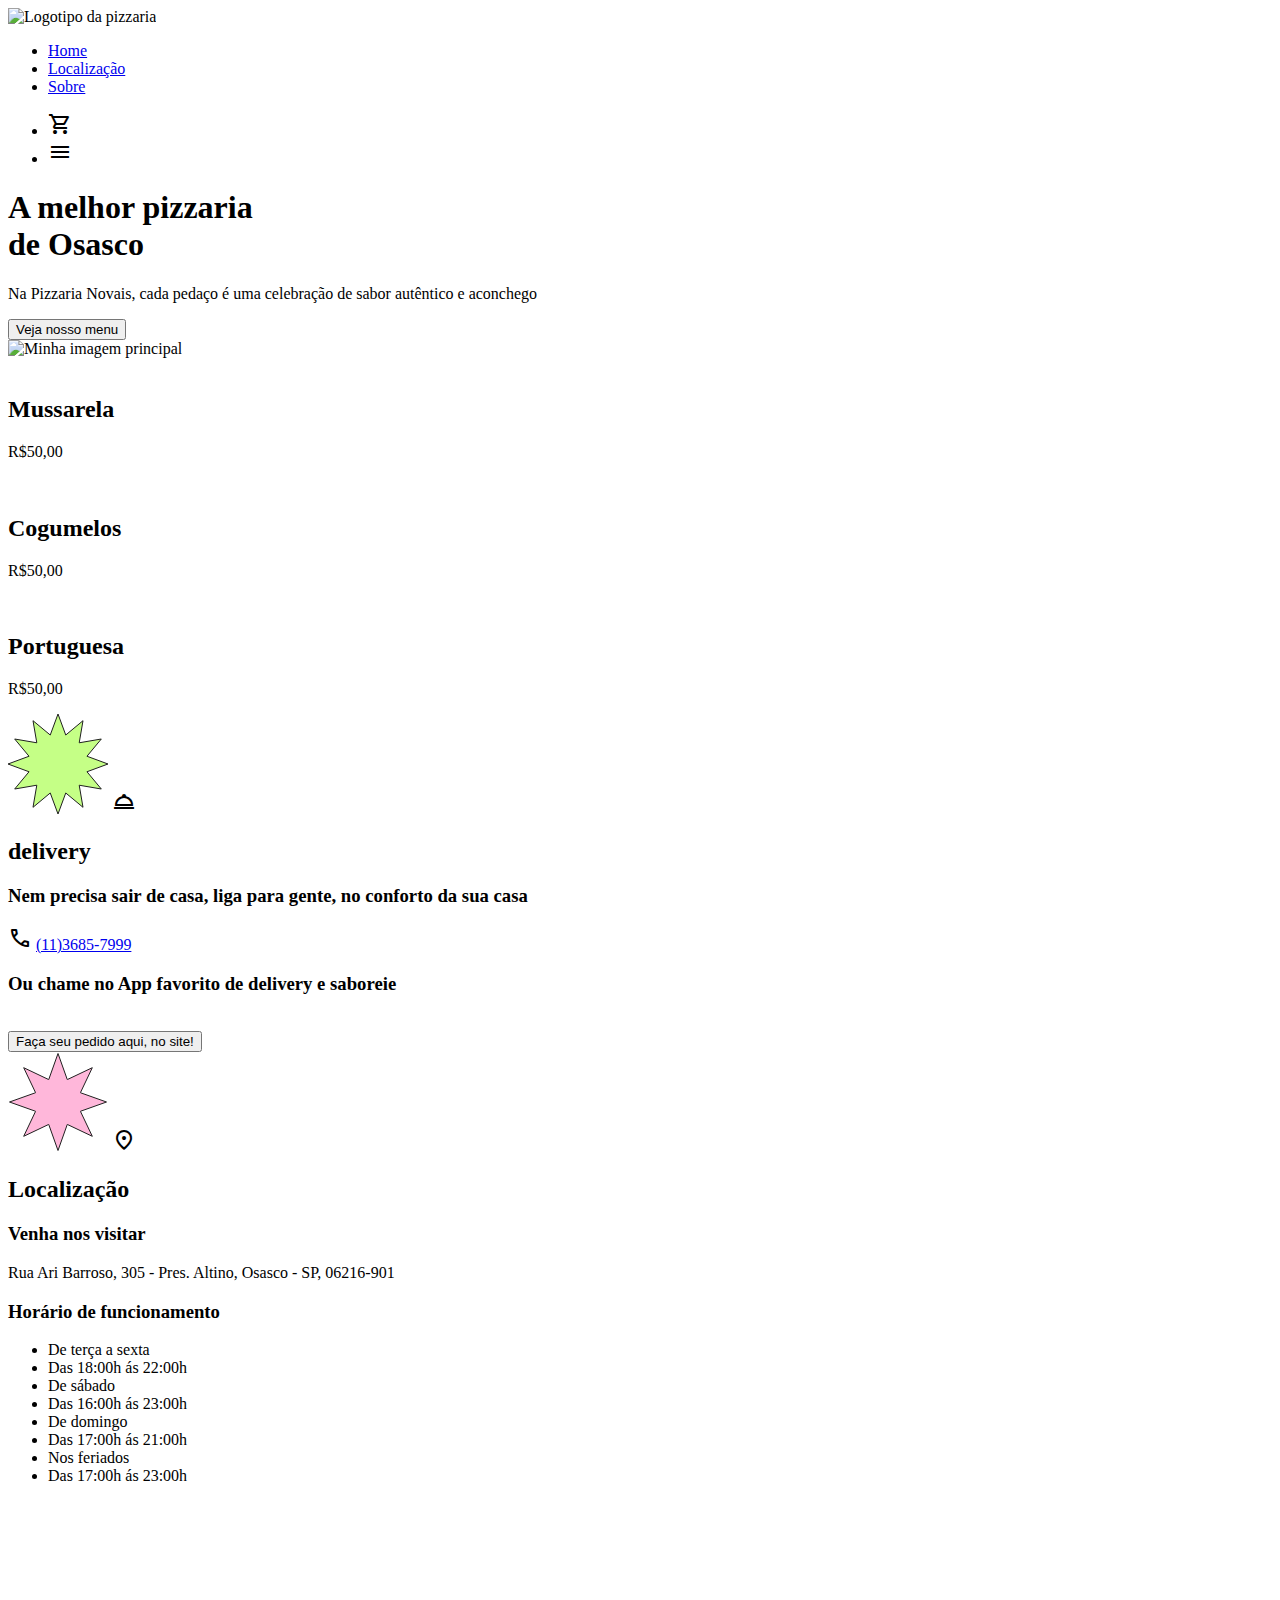
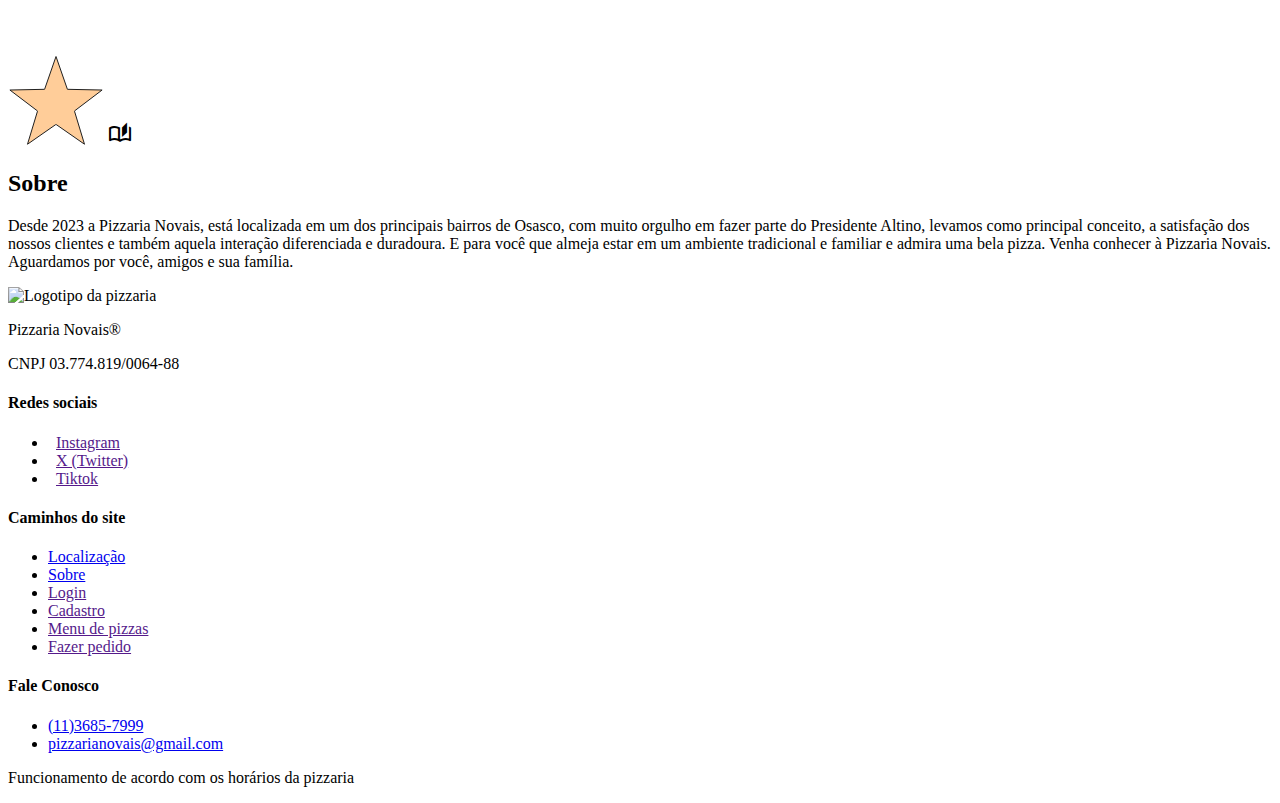
==== index.html @ 9e9f4a19 "Final" ====
<!DOCTYPE html>
<html lang="pt-br">
<head>
    <meta charset="UTF-8">
    <meta name="viewport" content="width=device-width, initial-scale=1.0">
    <meta name="creator" content="João Genesio">
    <meta name="theme-color" content="#202020">
    <link rel="shortcut icon" href="imagens/favicon.ico" type="image/x-icon">
    <title>Pizzaria Novais</title>
    <link href="https://cdn.jsdelivr.net/npm/bootstrap@5.3.1/dist/css/bootstrap.min.css" rel="stylesheet" integrity="sha384-4bw+/aepP/YC94hEpVNVgiZdgIC5+VKNBQNGCHeKRQN+PtmoHDEXuppvnDJzQIu9" crossorigin="anonymous">
    <link rel="stylesheet" href="https://fonts.googleapis.com/css2?family=Material+Symbols+Outlined:opsz,wght,FILL,GRAD@20..48,100..700,0..1,-50..200" />
    <script src="https://kit.fontawesome.com/da6e63d36c.js" crossorigin="anonymous"></script>
    <link rel="stylesheet" href="css/main.css">
</head>
<body>
    <header>
        <nav>
            <img class="logotipo" src="imagens/Logotipo pizzaria Novais.png" alt="Logotipo da pizzaria">
            <ul class="lista_menu menu">
                <li><a href="#" class="text-base text-preto">Home</a></li>
                <li><a href="#localizacao" class="text-base text-preto">Localização</a></li>
                <li><a href="#sobre" class="text-base text-preto">Sobre</a></li>
            </ul>
            <ul class="lista_icon">
                <li>
                    <span class="material-symbols-outlined">shopping_cart</span>
                </li>
                <li>
                    <span class="material-symbols-outlined">menu</span>
                </li>
            </ul>
        </nav>
        <div class="mensagem_principal">
            <h1 class="titulo_principal">A melhor <span>pizzaria</span> <br> de Osasco</h1>
            <p class="text-base">Na Pizzaria Novais, cada pedaço é uma celebração de sabor autêntico e aconchego</p>
            <button>Veja nosso menu</button>
        </div>
        <img class="imagem_principal" src="imagens/pizza1.png" alt="Minha imagem principal">
        <div class="div_arrendodada">

        </div>
    </header>
    <main>
        <section class="cards">
            <div class="card card_verde_menta">
                <img class="imagem_pizza" src="imagens/pizza.png" alt="">
                <h2 class="text-lg">Mussarela</h2>
                <p class="text-base">R$50,00</p>
            </div>
            <div class="card card_rosa_pastel">
                <img class="imagem_pizza" src="imagens/pizza2.png" alt="">
                <h2 class="text-lg">Cogumelos</h2>
                <p class="text-base">R$50,00</p>
            </div>
            <div class="card card_pessego">
                <img class="imagem_pizza" src="imagens/pizza3.png" alt="">
                <h2 class="text-lg">Portuguesa</h2>
                <p class="text-base">R$50,00</p>
            </div>
        </section>
        <section id="delivery">
            <div class="borda-p">
                <div class="svg_form_verde">
                    <svg xmlns="http://www.w3.org/2000/svg" width="100" height="100" viewBox="0 0 100 100" fill="none">
                        <path d="M50 0L57.7646 21.0222L75 6.69873L71.2132 28.7868L93.3013 25L78.9778 42.2354L100 50L78.9778 57.7646L93.3013 75L71.2132 71.2132L75 93.3013L57.7646 78.9778L50 100L42.2354 78.9778L25 93.3013L28.7868 71.2132L6.69873 75L21.0222 57.7646L0 50L21.0222 42.2354L6.69873 25L28.7868 28.7868L25 6.69873L42.2354 21.0222L50 0Z" fill="#C5FF86" stroke="#202020"/>
                    </svg>
                    <span class="material-symbols-outlined icon_svg_verde">room_service</span>
                </div>
                <div class="div_delivery">
                    <h2 class="titulo_principal">delivery</h2>
                </div>
                <article class="art_delivery">
                    <div class="borda-p tel_delivery">
                        <h3 class="text-lg">Nem precisa sair de casa, liga para gente, no conforto da sua casa</h3>
                        <div class="tel_number">
                            <span class="material-symbols-outlined">call</span>
                            <a href="tel:+55(11)36857999" class="text-2xl">(11)3685-7999</a>
                        </div>
                    </div>
                    <div class="borda-p apps_delivery">
                        <h3 class="text-lg">Ou chame no App favorito de delivery e saboreie</h3>
                        <div class="logo_delivery">
                            <img src="imagens/image 9.png" alt="">
                            <img src="imagens/image 10.png" alt="">
                        </div>
                    </div>
                    <a href="" style="padding: 0;"><button class="borda-p btn_pedido">Faça seu pedido aqui, no site!</button></a>
                </article>
            </div>
        </section>
        <section id="localizacao">
            <div class="borda-p div_local">
                <div class="svg_form_rosa">
                    <svg xmlns="http://www.w3.org/2000/svg" width="100" height="100" viewBox="0 0 100 100" fill="none">
                        <path d="M59.7817 27.3546L84.3001 15.6999L72.6454 40.2183L72.4076 40.7184L72.9295 40.904L98.5077 50L72.9295 59.096L72.4076 59.2816L72.6454 59.7817L84.3001 84.3001L59.7817 72.6454L59.2816 72.4076L59.096 72.9295L50 98.5077L40.904 72.9295L40.7184 72.4076L40.2183 72.6454L15.6999 84.3001L27.3546 59.7817L27.5924 59.2816L27.0705 59.096L1.49228 50L27.0705 40.904L27.5924 40.7184L27.3546 40.2183L15.6999 15.6999L40.2183 27.3546L40.7184 27.5924L40.904 27.0705L50 1.49228L59.096 27.0705L59.2816 27.5924L59.7817 27.3546Z" fill="#FFB7DA" stroke="#202020"/>
                    </svg>
                    <span class="material-symbols-outlined icon_svg_rosa">location_on</span>
                </div>
                <h2 class="titulo_principal">Localização</h2>
                <article class="local borda-p">
                    <h3 class="text-lg">Venha nos visitar</h3>
                    <p class="text-base">Rua Ari Barroso, 305 - Pres. Altino, Osasco - SP, 06216-901</p>
                    <h3 class="text-lg">Horário de funcionamento</h3>
                    <ul class="lista_hora text-base">
                        <li class="text-base-strong">De terça a sexta</li>
                        <li>Das 18:00h ás 22:00h</li>
                        <li class="text-base-strong">De sábado</li>
                        <li>Das 16:00h ás 23:00h</li>
                        <li class="text-base-strong">De domingo</li>
                        <li>Das 17:00h ás 21:00h</li>
                        <li class="text-base-strong">Nos feriados</li>
                        <li>Das 17:00h ás 23:00h</li>
                    </ul>
                </article>
            </div>
            <div class="borda-p div_mapa" style="padding: 0px;">
                <iframe src="https://www.google.com/maps/embed?pb=!1m18!1m12!1m3!1d3658.1827784630614!2d-46.77451322370564!3d-23.52592756029332!2m3!1f0!2f0!3f0!3m2!1i1024!2i768!4f13.1!3m3!1m2!1s0x94ceff197efd0ed7%3A0x73a8a70b927c1d48!2sEscola%20Senai%20Nadir%20Dias%20de%20Figueiredo!5e0!3m2!1spt-BR!2sbr!4v1690778824612!5m2!1spt-BR!2sbr" style="border:0; border-radius: 24px;" allowfullscreen="" loading="lazy" referrerpolicy="no-referrer-when-downgrade"></iframe>
            </div>
        </section>
        <section id="sobre">
            <div class="borda-p">
                <div class="svg_form_laranja">
                    <svg xmlns="http://www.w3.org/2000/svg" width="96" height="91" viewBox="0 0 96 91" fill="none">
                        <path d="M48 1.52286L59.2834 33.9838L59.3977 34.3125L59.7455 34.3196L94.1045 35.0197L66.7191 55.7819L66.4418 55.9921L66.5426 56.3251L76.4941 89.2188L48.2856 69.5896L48 69.3909L47.7144 69.5896L19.5059 89.2188L29.4574 56.3251L29.5582 55.9921L29.2809 55.7819L1.8955 35.0197L36.2545 34.3196L36.6023 34.3125L36.7166 33.9838L48 1.52286Z" fill="#FFCD99" stroke="#202020"/>
                    </svg>
                    <span class="material-symbols-outlined icon_svg_laranja">auto_stories</span>
                </div>
                <div class="txt_sobre">
                    <h2 class="titulo_principal">Sobre</h2>
                </div>
                <article class="borda-p">
                    <p class="text-base">Desde 2023 a Pizzaria Novais, está localizada em um dos principais bairros de Osasco, com muito orgulho em fazer parte do Presidente Altino, levamos como principal conceito, a satisfação dos nossos clientes e também aquela interação diferenciada e duradoura.
                        E para você que almeja estar em um ambiente tradicional e familiar e admira uma bela pizza. Venha conhecer à Pizzaria Novais. Aguardamos por você, amigos e sua família.</p>
                </article>
            </div>
        </section>
    </main>
    <footer>
        <section class="container_footer">
            <article class="empresa borda-b">
                <img class="logotipo" src="imagens/Logotipo pizzaria Novais.png" alt="Logotipo da pizzaria">
                <div class="borda-b">
                    <p class="text-base-strong text-branco">Pizzaria Novais®</p>
                    <p class="text-sm text-branco">CNPJ 03.774.819/0064-88</p>
                </div>
            </article>
            <article class="redes_sociais borda-b">
                <h4 class="text-base-strong text-branco">Redes sociais</h4>
                <ul class="list_footer borda-b gap_plus">
                    <li><a href="" class="text-sm text-branco"><i class="fa-brands fa-instagram fa-xl" style="color: #fbfbfb; margin-right: 8px;"></i>Instagram</a></li>                    
                    <li><a href="" class="text-sm text-branco"><i class="fa-brands fa-twitter fa-xl" style="color: #fbfbfb; margin-right: 8px;"></i>X (Twitter)</a></li>                    
                    <li><a href="" class="text-sm text-branco"><i class="fa-brands fa-tiktok fa-xl" style="color: #fbfbfb; margin-right: 8px;"></i>Tiktok</a></li>
                </ul>
            </article>
            <article class="site_caminhos borda-b">
                <h4 class="text-base-strong text-branco">Caminhos do site</h4>
                <ul class="list_footer borda-b">
                    <li><a href="#localizacao" class="text-sm text-branco">Localização</a></li>                    
                    <li><a href="#sobre" class="text-sm text-branco">Sobre</a></li>                    
                    <li><a href="" class="text-sm text-branco">Login</a></li>                    
                    <li><a href="" class="text-sm text-branco">Cadastro</a></li>                    
                    <li><a href="" class="text-sm text-branco">Menu de pizzas</a></li>                    
                    <li><a href="" class="text-sm text-branco">Fazer pedido</a></li>
                </ul>
            </article>
            <article class="contato borda-b">
                <h4 class="text-base-strong text-branco">Fale Conosco</h4>
                <ul class="list_footer borda-b">
                    <li><a href="tel:+55(11)36857999" class="text-sm text-branco">(11)3685-7999</a></li>                    
                    <li><a href="mailto:pizzarianovais@gmail.com" class="text-sm text-branco">pizzarianovais@gmail.com</a></li>                    
                </ul>
                <p class="text-sm-strong text-branco borda-b">Funcionamento de acordo com os horários da pizzaria</p>
            </article>
        </section>
    </footer>
</body>
</html>
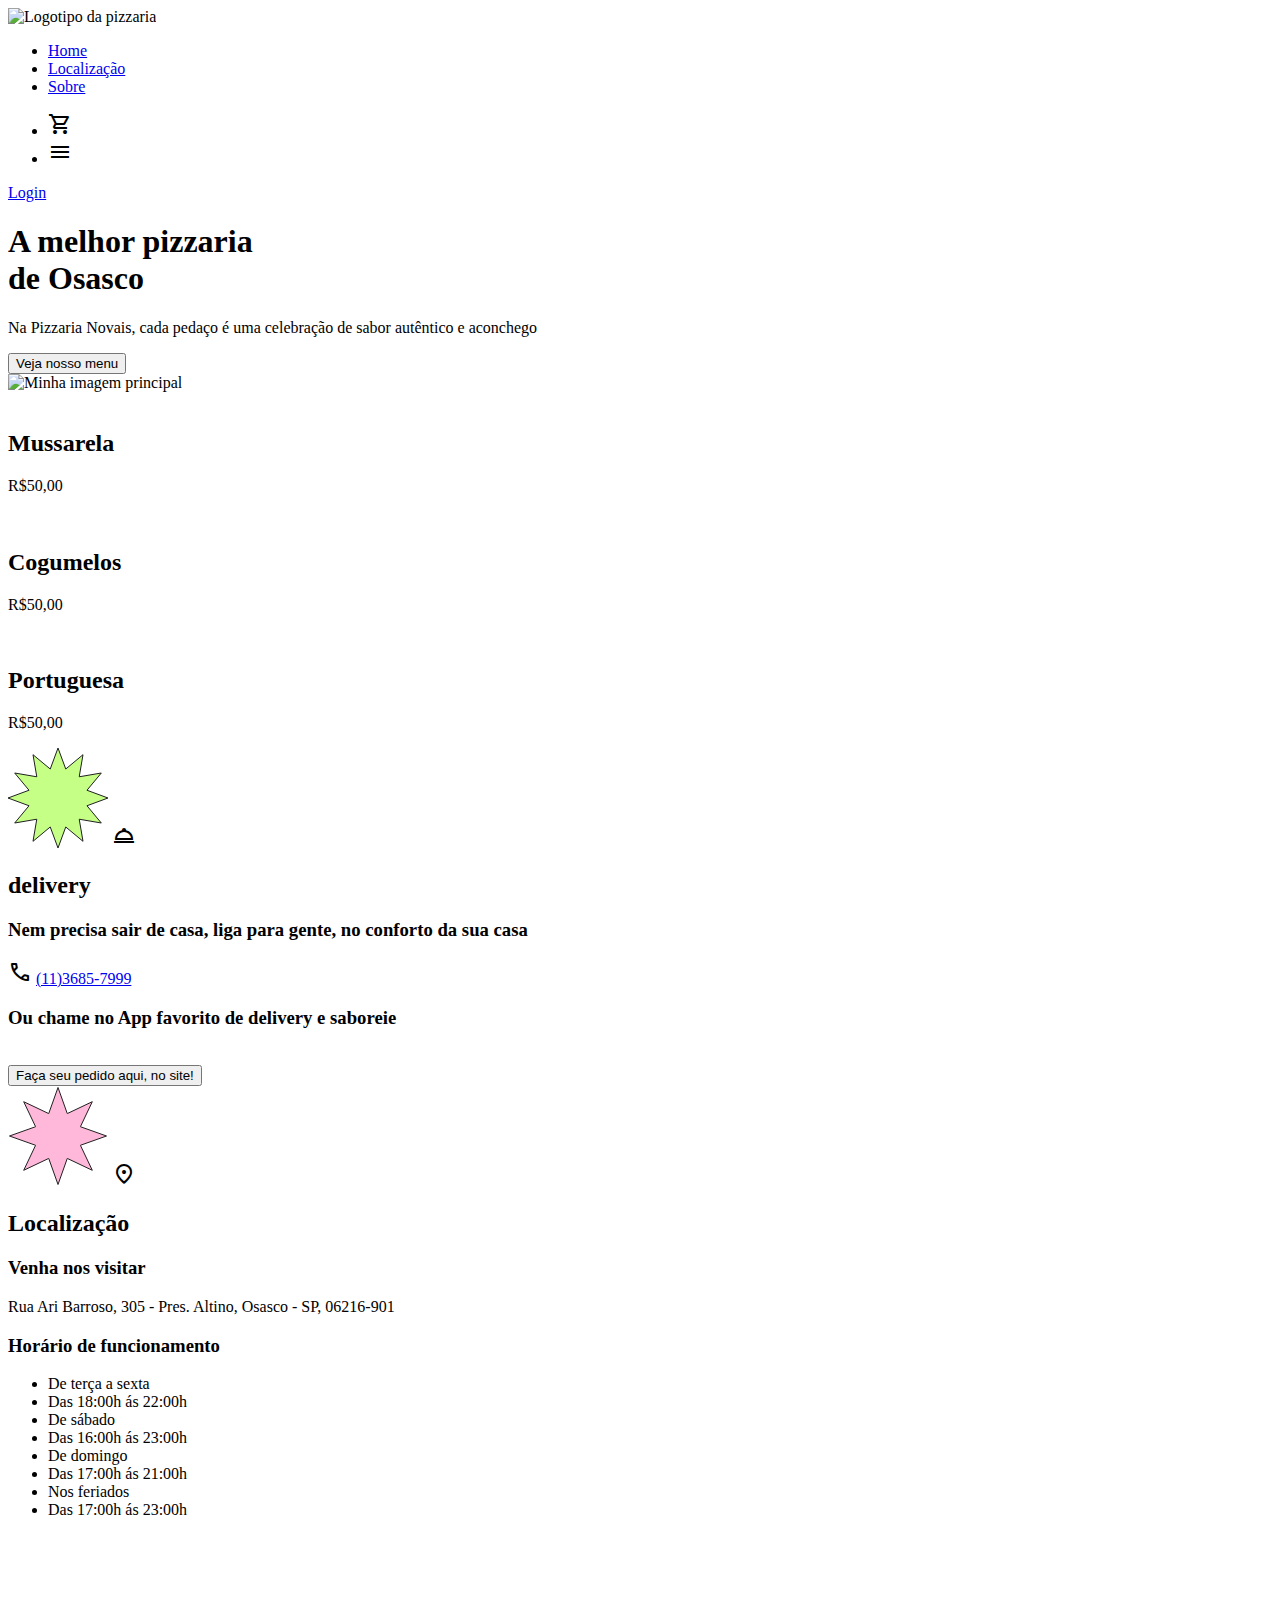
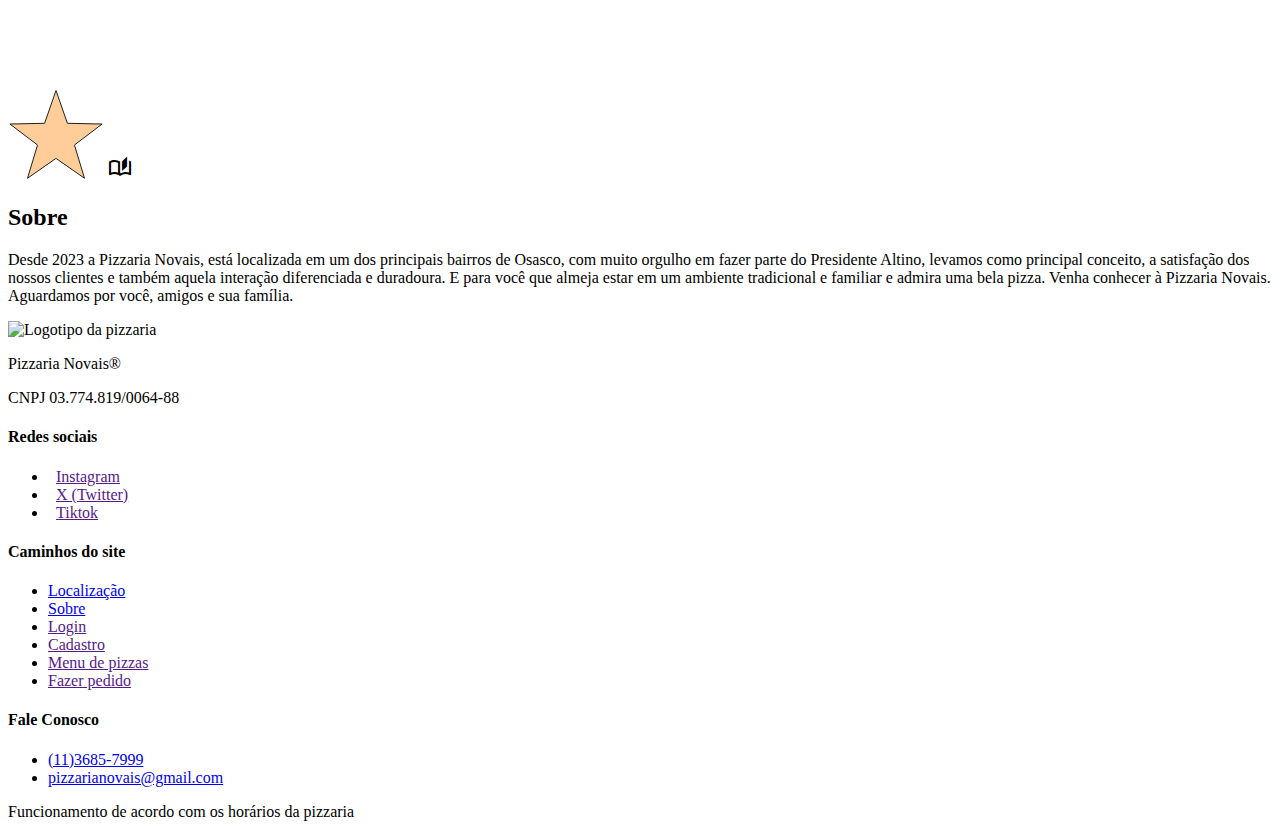
==== commit 647cd484: "socorro" ====
--- a/index.html
+++ b/index.html
@@ -1,177 +1,181 @@
-<!DOCTYPE html>
-<html lang="pt-br">
-<head>
-    <meta charset="UTF-8">
-    <meta name="viewport" content="width=device-width, initial-scale=1.0">
-    <meta name="creator" content="João Genesio">
-    <meta name="theme-color" content="#202020">
-    <link rel="shortcut icon" href="imagens/favicon.ico" type="image/x-icon">
-    <title>Pizzaria Novais</title>
-    <link href="https://cdn.jsdelivr.net/npm/bootstrap@5.3.1/dist/css/bootstrap.min.css" rel="stylesheet" integrity="sha384-4bw+/aepP/YC94hEpVNVgiZdgIC5+VKNBQNGCHeKRQN+PtmoHDEXuppvnDJzQIu9" crossorigin="anonymous">
-    <link rel="stylesheet" href="https://fonts.googleapis.com/css2?family=Material+Symbols+Outlined:opsz,wght,FILL,GRAD@20..48,100..700,0..1,-50..200" />
-    <script src="https://kit.fontawesome.com/da6e63d36c.js" crossorigin="anonymous"></script>
-    <link rel="stylesheet" href="css/main.css">
-</head>
-<body>
-    <header>
-        <nav>
-            <img class="logotipo" src="imagens/Logotipo pizzaria Novais.png" alt="Logotipo da pizzaria">
-            <ul class="lista_menu menu">
-                <li><a href="#" class="text-base text-preto">Home</a></li>
-                <li><a href="#localizacao" class="text-base text-preto">Localização</a></li>
-                <li><a href="#sobre" class="text-base text-preto">Sobre</a></li>
-            </ul>
-            <ul class="lista_icon">
-                <li>
-                    <span class="material-symbols-outlined">shopping_cart</span>
-                </li>
-                <li>
-                    <span class="material-symbols-outlined">menu</span>
-                </li>
-            </ul>
-        </nav>
-        <div class="mensagem_principal">
-            <h1 class="titulo_principal">A melhor <span>pizzaria</span> <br> de Osasco</h1>
-            <p class="text-base">Na Pizzaria Novais, cada pedaço é uma celebração de sabor autêntico e aconchego</p>
-            <button>Veja nosso menu</button>
-        </div>
-        <img class="imagem_principal" src="imagens/pizza1.png" alt="Minha imagem principal">
-        <div class="div_arrendodada">
-
-        </div>
-    </header>
-    <main>
-        <section class="cards">
-            <div class="card card_verde_menta">
-                <img class="imagem_pizza" src="imagens/pizza.png" alt="">
-                <h2 class="text-lg">Mussarela</h2>
-                <p class="text-base">R$50,00</p>
-            </div>
-            <div class="card card_rosa_pastel">
-                <img class="imagem_pizza" src="imagens/pizza2.png" alt="">
-                <h2 class="text-lg">Cogumelos</h2>
-                <p class="text-base">R$50,00</p>
-            </div>
-            <div class="card card_pessego">
-                <img class="imagem_pizza" src="imagens/pizza3.png" alt="">
-                <h2 class="text-lg">Portuguesa</h2>
-                <p class="text-base">R$50,00</p>
-            </div>
-        </section>
-        <section id="delivery">
-            <div class="borda-p">
-                <div class="svg_form_verde">
-                    <svg xmlns="http://www.w3.org/2000/svg" width="100" height="100" viewBox="0 0 100 100" fill="none">
-                        <path d="M50 0L57.7646 21.0222L75 6.69873L71.2132 28.7868L93.3013 25L78.9778 42.2354L100 50L78.9778 57.7646L93.3013 75L71.2132 71.2132L75 93.3013L57.7646 78.9778L50 100L42.2354 78.9778L25 93.3013L28.7868 71.2132L6.69873 75L21.0222 57.7646L0 50L21.0222 42.2354L6.69873 25L28.7868 28.7868L25 6.69873L42.2354 21.0222L50 0Z" fill="#C5FF86" stroke="#202020"/>
-                    </svg>
-                    <span class="material-symbols-outlined icon_svg_verde">room_service</span>
-                </div>
-                <div class="div_delivery">
-                    <h2 class="titulo_principal">delivery</h2>
-                </div>
-                <article class="art_delivery">
-                    <div class="borda-p tel_delivery">
-                        <h3 class="text-lg">Nem precisa sair de casa, liga para gente, no conforto da sua casa</h3>
-                        <div class="tel_number">
-                            <span class="material-symbols-outlined">call</span>
-                            <a href="tel:+55(11)36857999" class="text-2xl">(11)3685-7999</a>
-                        </div>
-                    </div>
-                    <div class="borda-p apps_delivery">
-                        <h3 class="text-lg">Ou chame no App favorito de delivery e saboreie</h3>
-                        <div class="logo_delivery">
-                            <img src="imagens/image 9.png" alt="">
-                            <img src="imagens/image 10.png" alt="">
-                        </div>
-                    </div>
-                    <a href="" style="padding: 0;"><button class="borda-p btn_pedido">Faça seu pedido aqui, no site!</button></a>
-                </article>
-            </div>
-        </section>
-        <section id="localizacao">
-            <div class="borda-p div_local">
-                <div class="svg_form_rosa">
-                    <svg xmlns="http://www.w3.org/2000/svg" width="100" height="100" viewBox="0 0 100 100" fill="none">
-                        <path d="M59.7817 27.3546L84.3001 15.6999L72.6454 40.2183L72.4076 40.7184L72.9295 40.904L98.5077 50L72.9295 59.096L72.4076 59.2816L72.6454 59.7817L84.3001 84.3001L59.7817 72.6454L59.2816 72.4076L59.096 72.9295L50 98.5077L40.904 72.9295L40.7184 72.4076L40.2183 72.6454L15.6999 84.3001L27.3546 59.7817L27.5924 59.2816L27.0705 59.096L1.49228 50L27.0705 40.904L27.5924 40.7184L27.3546 40.2183L15.6999 15.6999L40.2183 27.3546L40.7184 27.5924L40.904 27.0705L50 1.49228L59.096 27.0705L59.2816 27.5924L59.7817 27.3546Z" fill="#FFB7DA" stroke="#202020"/>
-                    </svg>
-                    <span class="material-symbols-outlined icon_svg_rosa">location_on</span>
-                </div>
-                <h2 class="titulo_principal">Localização</h2>
-                <article class="local borda-p">
-                    <h3 class="text-lg">Venha nos visitar</h3>
-                    <p class="text-base">Rua Ari Barroso, 305 - Pres. Altino, Osasco - SP, 06216-901</p>
-                    <h3 class="text-lg">Horário de funcionamento</h3>
-                    <ul class="lista_hora text-base">
-                        <li class="text-base-strong">De terça a sexta</li>
-                        <li>Das 18:00h ás 22:00h</li>
-                        <li class="text-base-strong">De sábado</li>
-                        <li>Das 16:00h ás 23:00h</li>
-                        <li class="text-base-strong">De domingo</li>
-                        <li>Das 17:00h ás 21:00h</li>
-                        <li class="text-base-strong">Nos feriados</li>
-                        <li>Das 17:00h ás 23:00h</li>
-                    </ul>
-                </article>
-            </div>
-            <div class="borda-p div_mapa" style="padding: 0px;">
-                <iframe src="https://www.google.com/maps/embed?pb=!1m18!1m12!1m3!1d3658.1827784630614!2d-46.77451322370564!3d-23.52592756029332!2m3!1f0!2f0!3f0!3m2!1i1024!2i768!4f13.1!3m3!1m2!1s0x94ceff197efd0ed7%3A0x73a8a70b927c1d48!2sEscola%20Senai%20Nadir%20Dias%20de%20Figueiredo!5e0!3m2!1spt-BR!2sbr!4v1690778824612!5m2!1spt-BR!2sbr" style="border:0; border-radius: 24px;" allowfullscreen="" loading="lazy" referrerpolicy="no-referrer-when-downgrade"></iframe>
-            </div>
-        </section>
-        <section id="sobre">
-            <div class="borda-p">
-                <div class="svg_form_laranja">
-                    <svg xmlns="http://www.w3.org/2000/svg" width="96" height="91" viewBox="0 0 96 91" fill="none">
-                        <path d="M48 1.52286L59.2834 33.9838L59.3977 34.3125L59.7455 34.3196L94.1045 35.0197L66.7191 55.7819L66.4418 55.9921L66.5426 56.3251L76.4941 89.2188L48.2856 69.5896L48 69.3909L47.7144 69.5896L19.5059 89.2188L29.4574 56.3251L29.5582 55.9921L29.2809 55.7819L1.8955 35.0197L36.2545 34.3196L36.6023 34.3125L36.7166 33.9838L48 1.52286Z" fill="#FFCD99" stroke="#202020"/>
-                    </svg>
-                    <span class="material-symbols-outlined icon_svg_laranja">auto_stories</span>
-                </div>
-                <div class="txt_sobre">
-                    <h2 class="titulo_principal">Sobre</h2>
-                </div>
-                <article class="borda-p">
-                    <p class="text-base">Desde 2023 a Pizzaria Novais, está localizada em um dos principais bairros de Osasco, com muito orgulho em fazer parte do Presidente Altino, levamos como principal conceito, a satisfação dos nossos clientes e também aquela interação diferenciada e duradoura.
-                        E para você que almeja estar em um ambiente tradicional e familiar e admira uma bela pizza. Venha conhecer à Pizzaria Novais. Aguardamos por você, amigos e sua família.</p>
-                </article>
-            </div>
-        </section>
-    </main>
-    <footer>
-        <section class="container_footer">
-            <article class="empresa borda-b">
-                <img class="logotipo" src="imagens/Logotipo pizzaria Novais.png" alt="Logotipo da pizzaria">
-                <div class="borda-b">
-                    <p class="text-base-strong text-branco">Pizzaria Novais®</p>
-                    <p class="text-sm text-branco">CNPJ 03.774.819/0064-88</p>
-                </div>
-            </article>
-            <article class="redes_sociais borda-b">
-                <h4 class="text-base-strong text-branco">Redes sociais</h4>
-                <ul class="list_footer borda-b gap_plus">
-                    <li><a href="" class="text-sm text-branco"><i class="fa-brands fa-instagram fa-xl" style="color: #fbfbfb; margin-right: 8px;"></i>Instagram</a></li>                    
-                    <li><a href="" class="text-sm text-branco"><i class="fa-brands fa-twitter fa-xl" style="color: #fbfbfb; margin-right: 8px;"></i>X (Twitter)</a></li>                    
-                    <li><a href="" class="text-sm text-branco"><i class="fa-brands fa-tiktok fa-xl" style="color: #fbfbfb; margin-right: 8px;"></i>Tiktok</a></li>
-                </ul>
-            </article>
-            <article class="site_caminhos borda-b">
-                <h4 class="text-base-strong text-branco">Caminhos do site</h4>
-                <ul class="list_footer borda-b">
-                    <li><a href="#localizacao" class="text-sm text-branco">Localização</a></li>                    
-                    <li><a href="#sobre" class="text-sm text-branco">Sobre</a></li>                    
-                    <li><a href="" class="text-sm text-branco">Login</a></li>                    
-                    <li><a href="" class="text-sm text-branco">Cadastro</a></li>                    
-                    <li><a href="" class="text-sm text-branco">Menu de pizzas</a></li>                    
-                    <li><a href="" class="text-sm text-branco">Fazer pedido</a></li>
-                </ul>
-            </article>
-            <article class="contato borda-b">
-                <h4 class="text-base-strong text-branco">Fale Conosco</h4>
-                <ul class="list_footer borda-b">
-                    <li><a href="tel:+55(11)36857999" class="text-sm text-branco">(11)3685-7999</a></li>                    
-                    <li><a href="mailto:pizzarianovais@gmail.com" class="text-sm text-branco">pizzarianovais@gmail.com</a></li>                    
-                </ul>
-                <p class="text-sm-strong text-branco borda-b">Funcionamento de acordo com os horários da pizzaria</p>
-            </article>
-        </section>
-    </footer>
-</body>
+<!DOCTYPE html>
+<html lang="pt-br">
+<head>
+    <meta charset="UTF-8">
+    <meta name="viewport" content="width=device-width, initial-scale=1.0">
+    <meta name="creator" content="João Genesio">
+    <meta name="theme-color" content="#202020">
+    <link rel="shortcut icon" href="imagens/favicon.ico" type="image/x-icon">
+    <title>Pizzaria Novais | Home</title>
+    <link href="https://cdn.jsdelivr.net/npm/bootstrap@5.3.1/dist/css/bootstrap.min.css" rel="stylesheet" integrity="sha384-4bw+/aepP/YC94hEpVNVgiZdgIC5+VKNBQNGCHeKRQN+PtmoHDEXuppvnDJzQIu9" crossorigin="anonymous">
+    <link rel="stylesheet" href="https://fonts.googleapis.com/css2?family=Material+Symbols+Outlined:opsz,wght,FILL,GRAD@20..48,100..700,0..1,-50..200" />
+    <script src="https://kit.fontawesome.com/da6e63d36c.js" crossorigin="anonymous"></script>
+    <link rel="stylesheet" href="css/main.css">
+</head>
+<body>
+    <header>
+        <nav>
+            <img class="logotipo" src="imagens/Logotipo pizzaria Novais.png" alt="Logotipo da pizzaria">
+            <ul class="lista_menu menu">
+                <li><a href="#" class="text-base text-preto">Home</a></li>
+                <li><a href="#localizacao" class="text-base text-preto">Localização</a></li>
+                <li><a href="#sobre" class="text-base text-preto">Sobre</a></li>
+            </ul>
+            <ul class="lista_icon">
+                <li>
+                    <span class="material-symbols-outlined">shopping_cart</span>
+                </li>
+                <li>
+                    <span class="material-symbols-outlined" id="menuIcon">menu</span>
+                </li>
+            </ul>
+            <div class="menu-content" id="menuContent">
+                <a href="./login.html">Login</a>
+            </div>
+        </nav>
+        <div class="mensagem_principal">
+            <h1 class="titulo_principal">A melhor <span>pizzaria</span> <br> de Osasco</h1>
+            <p class="text-base">Na Pizzaria Novais, cada pedaço é uma celebração de sabor autêntico e aconchego</p>
+            <button>Veja nosso menu</button>
+        </div>
+        <img class="imagem_principal" src="imagens/pizza1.png" alt="Minha imagem principal">
+        <div class="div_arrendodada">
+
+        </div>
+    </header>
+    <main>
+        <section class="cards">
+            <div class="card card_verde_menta">
+                <img class="imagem_pizza" src="imagens/pizza.png" alt="">
+                <h2 class="text-lg">Mussarela</h2>
+                <p class="text-base">R$50,00</p>
+            </div>
+            <div class="card card_rosa_pastel">
+                <img class="imagem_pizza" src="imagens/pizza2.png" alt="">
+                <h2 class="text-lg">Cogumelos</h2>
+                <p class="text-base">R$50,00</p>
+            </div>
+            <div class="card card_pessego">
+                <img class="imagem_pizza" src="imagens/pizza3.png" alt="">
+                <h2 class="text-lg">Portuguesa</h2>
+                <p class="text-base">R$50,00</p>
+            </div>
+        </section>
+        <section id="delivery">
+            <div class="borda-p">
+                <div class="svg_form_verde">
+                    <svg xmlns="http://www.w3.org/2000/svg" width="100" height="100" viewBox="0 0 100 100" fill="none">
+                        <path d="M50 0L57.7646 21.0222L75 6.69873L71.2132 28.7868L93.3013 25L78.9778 42.2354L100 50L78.9778 57.7646L93.3013 75L71.2132 71.2132L75 93.3013L57.7646 78.9778L50 100L42.2354 78.9778L25 93.3013L28.7868 71.2132L6.69873 75L21.0222 57.7646L0 50L21.0222 42.2354L6.69873 25L28.7868 28.7868L25 6.69873L42.2354 21.0222L50 0Z" fill="#C5FF86" stroke="#202020"/>
+                    </svg>
+                    <span class="material-symbols-outlined icon_svg_verde">room_service</span>
+                </div>
+                <div class="div_delivery">
+                    <h2 class="titulo_principal">delivery</h2>
+                </div>
+                <article class="art_delivery">
+                    <div class="borda-p tel_delivery">
+                        <h3 class="text-lg">Nem precisa sair de casa, liga para gente, no conforto da sua casa</h3>
+                        <div class="tel_number">
+                            <span class="material-symbols-outlined">call</span>
+                            <a href="tel:+55(11)36857999" class="text-2xl">(11)3685-7999</a>
+                        </div>
+                    </div>
+                    <div class="borda-p apps_delivery">
+                        <h3 class="text-lg">Ou chame no App favorito de delivery e saboreie</h3>
+                        <div class="logo_delivery">
+                            <img src="imagens/image 9.png" alt="">
+                            <img src="imagens/image 10.png" alt="">
+                        </div>
+                    </div>
+                    <a href="" style="padding: 0;"><button class="borda-p btn_pedido">Faça seu pedido aqui, no site!</button></a>
+                </article>
+            </div>
+        </section>
+        <section id="localizacao">
+            <div class="borda-p div_local">
+                <div class="svg_form_rosa">
+                    <svg xmlns="http://www.w3.org/2000/svg" width="100" height="100" viewBox="0 0 100 100" fill="none">
+                        <path d="M59.7817 27.3546L84.3001 15.6999L72.6454 40.2183L72.4076 40.7184L72.9295 40.904L98.5077 50L72.9295 59.096L72.4076 59.2816L72.6454 59.7817L84.3001 84.3001L59.7817 72.6454L59.2816 72.4076L59.096 72.9295L50 98.5077L40.904 72.9295L40.7184 72.4076L40.2183 72.6454L15.6999 84.3001L27.3546 59.7817L27.5924 59.2816L27.0705 59.096L1.49228 50L27.0705 40.904L27.5924 40.7184L27.3546 40.2183L15.6999 15.6999L40.2183 27.3546L40.7184 27.5924L40.904 27.0705L50 1.49228L59.096 27.0705L59.2816 27.5924L59.7817 27.3546Z" fill="#FFB7DA" stroke="#202020"/>
+                    </svg>
+                    <span class="material-symbols-outlined icon_svg_rosa">location_on</span>
+                </div>
+                <h2 class="titulo_principal">Localização</h2>
+                <article class="local borda-p">
+                    <h3 class="text-lg">Venha nos visitar</h3>
+                    <p class="text-base">Rua Ari Barroso, 305 - Pres. Altino, Osasco - SP, 06216-901</p>
+                    <h3 class="text-lg">Horário de funcionamento</h3>
+                    <ul class="lista_hora text-base">
+                        <li class="text-base-strong">De terça a sexta</li>
+                        <li>Das 18:00h ás 22:00h</li>
+                        <li class="text-base-strong">De sábado</li>
+                        <li>Das 16:00h ás 23:00h</li>
+                        <li class="text-base-strong">De domingo</li>
+                        <li>Das 17:00h ás 21:00h</li>
+                        <li class="text-base-strong">Nos feriados</li>
+                        <li>Das 17:00h ás 23:00h</li>
+                    </ul>
+                </article>
+            </div>
+            <div class="borda-p div_mapa" style="padding: 0px;">
+                <iframe src="https://www.google.com/maps/embed?pb=!1m18!1m12!1m3!1d3658.1827784630614!2d-46.77451322370564!3d-23.52592756029332!2m3!1f0!2f0!3f0!3m2!1i1024!2i768!4f13.1!3m3!1m2!1s0x94ceff197efd0ed7%3A0x73a8a70b927c1d48!2sEscola%20Senai%20Nadir%20Dias%20de%20Figueiredo!5e0!3m2!1spt-BR!2sbr!4v1690778824612!5m2!1spt-BR!2sbr" style="border:0; border-radius: 24px;" allowfullscreen="" loading="lazy" referrerpolicy="no-referrer-when-downgrade"></iframe>
+            </div>
+        </section>
+        <section id="sobre">
+            <div class="borda-p">
+                <div class="svg_form_laranja">
+                    <svg xmlns="http://www.w3.org/2000/svg" width="96" height="91" viewBox="0 0 96 91" fill="none">
+                        <path d="M48 1.52286L59.2834 33.9838L59.3977 34.3125L59.7455 34.3196L94.1045 35.0197L66.7191 55.7819L66.4418 55.9921L66.5426 56.3251L76.4941 89.2188L48.2856 69.5896L48 69.3909L47.7144 69.5896L19.5059 89.2188L29.4574 56.3251L29.5582 55.9921L29.2809 55.7819L1.8955 35.0197L36.2545 34.3196L36.6023 34.3125L36.7166 33.9838L48 1.52286Z" fill="#FFCD99" stroke="#202020"/>
+                    </svg>
+                    <span class="material-symbols-outlined icon_svg_laranja">auto_stories</span>
+                </div>
+                <div class="txt_sobre">
+                    <h2 class="titulo_principal">Sobre</h2>
+                </div>
+                <article class="borda-p">
+                    <p class="text-base">Desde 2023 a Pizzaria Novais, está localizada em um dos principais bairros de Osasco, com muito orgulho em fazer parte do Presidente Altino, levamos como principal conceito, a satisfação dos nossos clientes e também aquela interação diferenciada e duradoura.
+                        E para você que almeja estar em um ambiente tradicional e familiar e admira uma bela pizza. Venha conhecer à Pizzaria Novais. Aguardamos por você, amigos e sua família.</p>
+                </article>
+            </div>
+        </section>
+    </main>
+    <footer>
+        <section class="container_footer">
+            <article class="empresa borda-b">
+                <img class="logotipo" src="imagens/Logotipo pizzaria Novais.png" alt="Logotipo da pizzaria">
+                <div class="borda-b">
+                    <p class="text-base-strong text-branco">Pizzaria Novais®</p>
+                    <p class="text-sm text-branco">CNPJ 03.774.819/0064-88</p>
+                </div>
+            </article>
+            <article class="redes_sociais borda-b">
+                <h4 class="text-base-strong text-branco">Redes sociais</h4>
+                <ul class="list_footer borda-b gap_plus">
+                    <li><a href="" class="text-sm text-branco"><i class="fa-brands fa-instagram fa-xl" style="color: #fbfbfb; margin-right: 8px;"></i>Instagram</a></li>                    
+                    <li><a href="" class="text-sm text-branco"><i class="fa-brands fa-twitter fa-xl" style="color: #fbfbfb; margin-right: 8px;"></i>X (Twitter)</a></li>                    
+                    <li><a href="" class="text-sm text-branco"><i class="fa-brands fa-tiktok fa-xl" style="color: #fbfbfb; margin-right: 8px;"></i>Tiktok</a></li>
+                </ul>
+            </article>
+            <article class="site_caminhos borda-b">
+                <h4 class="text-base-strong text-branco">Caminhos do site</h4>
+                <ul class="list_footer borda-b">
+                    <li><a href="#localizacao" class="text-sm text-branco">Localização</a></li>                    
+                    <li><a href="#sobre" class="text-sm text-branco">Sobre</a></li>                    
+                    <li><a href="" class="text-sm text-branco">Login</a></li>                    
+                    <li><a href="" class="text-sm text-branco">Cadastro</a></li>                    
+                    <li><a href="" class="text-sm text-branco">Menu de pizzas</a></li>                    
+                    <li><a href="" class="text-sm text-branco">Fazer pedido</a></li>
+                </ul>
+            </article>
+            <article class="contato borda-b">
+                <h4 class="text-base-strong text-branco">Fale Conosco</h4>
+                <ul class="list_footer borda-b">
+                    <li><a href="tel:+55(11)36857999" class="text-sm text-branco">(11)3685-7999</a></li>                    
+                    <li><a href="mailto:pizzarianovais@gmail.com" class="text-sm text-branco">pizzarianovais@gmail.com</a></li>                    
+                </ul>
+                <p class="text-sm-strong text-branco borda-b">Funcionamento de acordo com os horários da pizzaria</p>
+            </article>
+        </section>
+    </footer>
+    <script src="js/main.js"></script>
+</body>
 </html>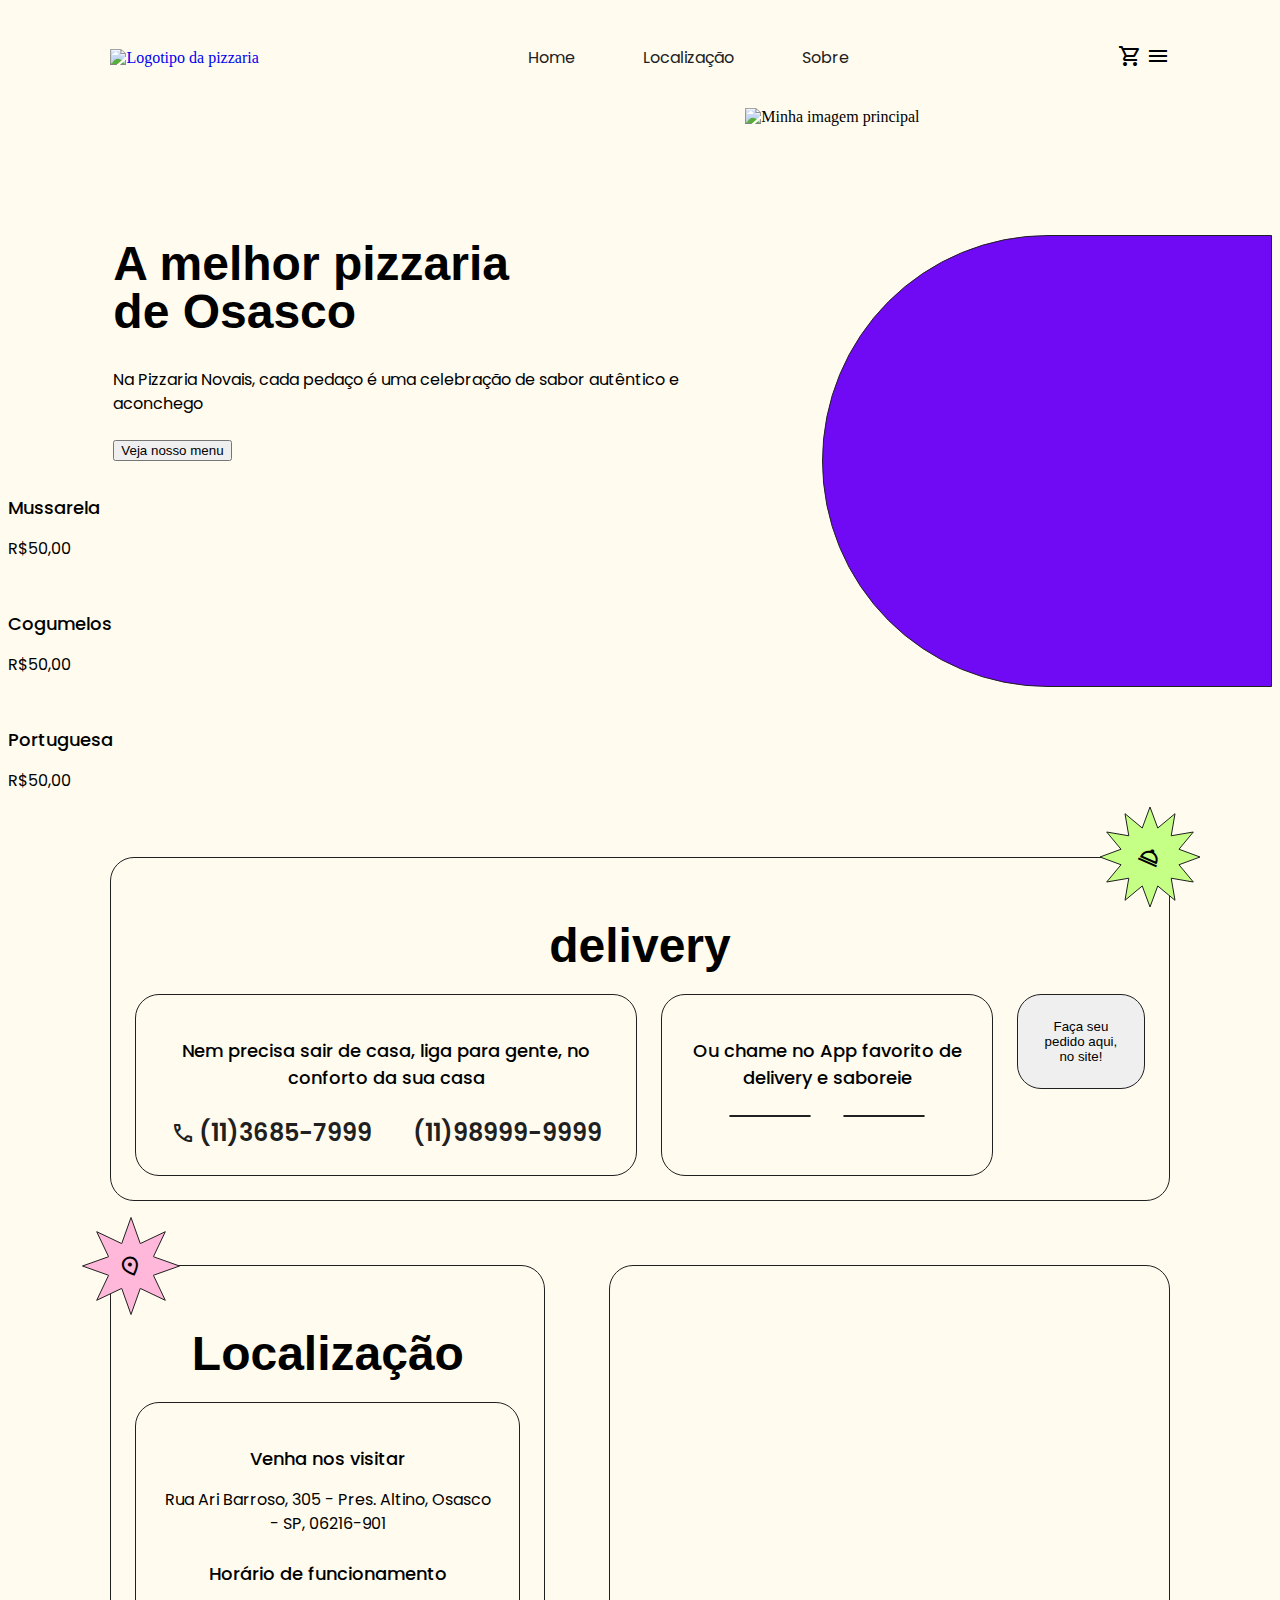
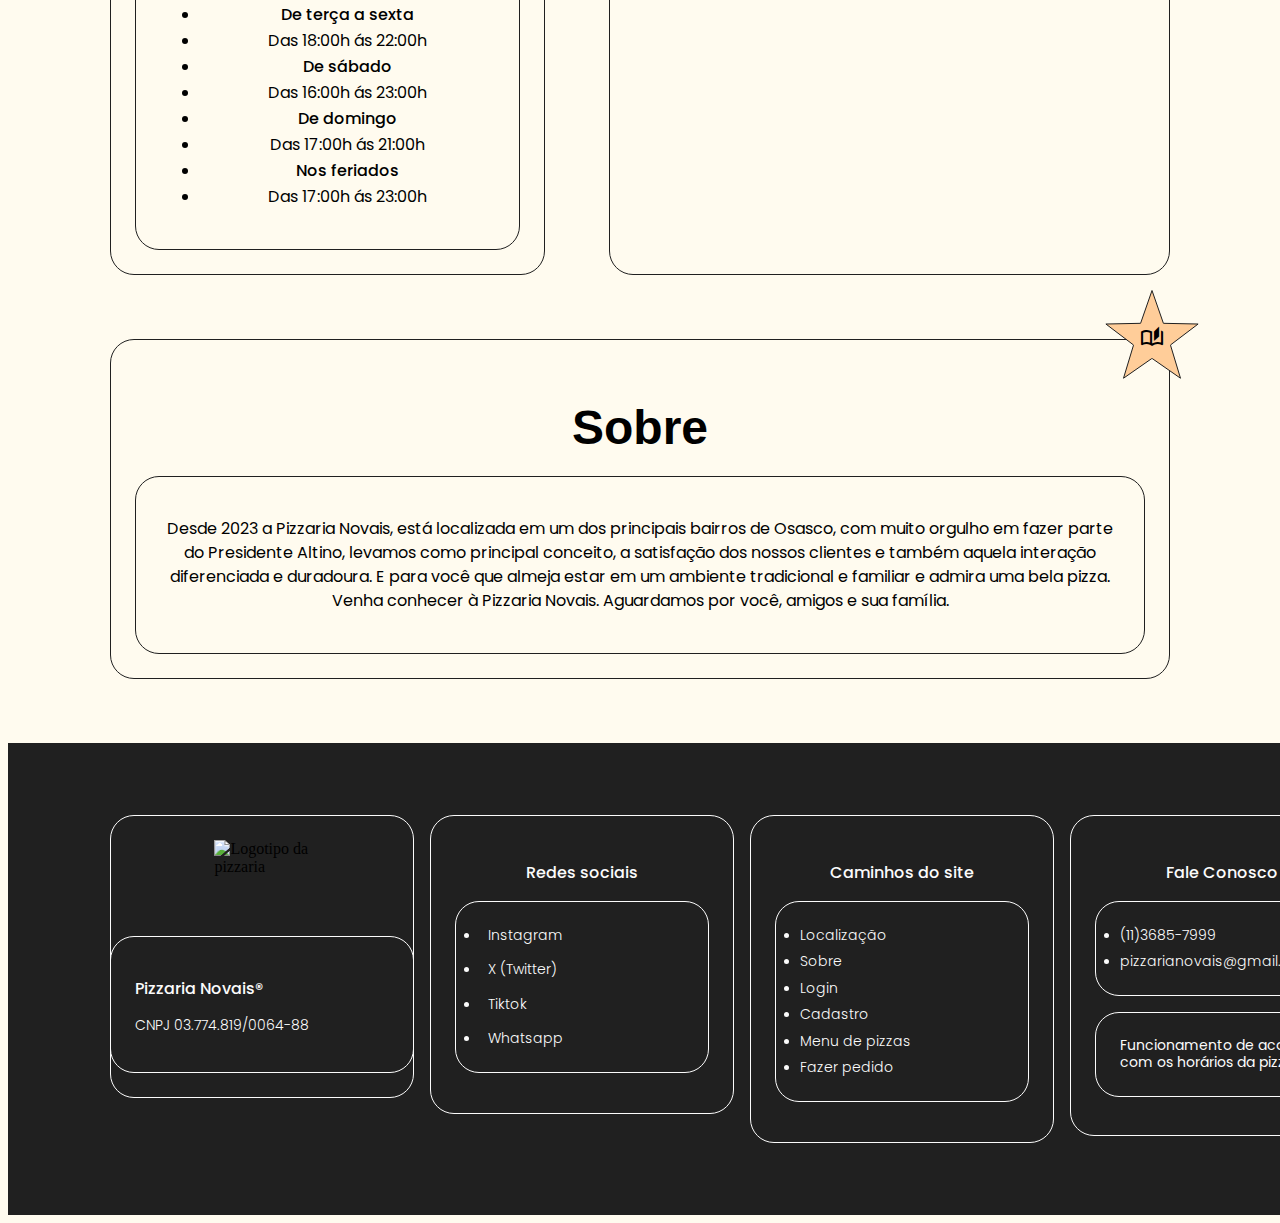
==== commit 37ced361: "arrumei o home e melhorei o login" ====
--- a/index.html
+++ b/index.html
@@ -15,7 +15,7 @@
 <body>
     <header>
         <nav>
-            <img class="logotipo" src="imagens/Logotipo pizzaria Novais.png" alt="Logotipo da pizzaria">
+            <a href="index.html"><img class="logotipo" src="imagens/Logotipo pizzaria Novais.png" alt="Logotipo da pizzaria"></a>
             <ul class="lista_menu menu">
                 <li><a href="#" class="text-base text-preto">Home</a></li>
                 <li><a href="#localizacao" class="text-base text-preto">Localização</a></li>
@@ -30,7 +30,19 @@
                 </li>
             </ul>
             <div class="menu-content" id="menuContent">
-                <a href="./login.html">Login</a>
+                <div class="borda-p">
+                    <div class="fechar" id="menuFechar">
+                        <span class="material-symbols-outlined">close</span>
+                    </div>
+                    <div class="caminhos">
+                        <a class="titulo_principal link_menu" href="./index.html">Home</a>
+                        <a class="titulo_principal link_menu" href="./login.html">Login</a>
+                        <a class="titulo_principal link_menu" href="./login.html">Cadastro</a>
+                        <a class="titulo_principal link_menu" href="">Menu de pizzas</a>
+                        <a class="titulo_principal link_menu" href="">Fazer pedido</a>
+                        <a class="titulo_principal link_menu" href="">Oferta do dia</a>
+                    </div>
+                </div>
             </div>
         </nav>
         <div class="mensagem_principal">
@@ -63,7 +75,7 @@
         </section>
         <section id="delivery">
             <div class="borda-p">
-                <div class="svg_form_verde">
+                <div class="svg_form_right">
                     <svg xmlns="http://www.w3.org/2000/svg" width="100" height="100" viewBox="0 0 100 100" fill="none">
                         <path d="M50 0L57.7646 21.0222L75 6.69873L71.2132 28.7868L93.3013 25L78.9778 42.2354L100 50L78.9778 57.7646L93.3013 75L71.2132 71.2132L75 93.3013L57.7646 78.9778L50 100L42.2354 78.9778L25 93.3013L28.7868 71.2132L6.69873 75L21.0222 57.7646L0 50L21.0222 42.2354L6.69873 25L28.7868 28.7868L25 6.69873L42.2354 21.0222L50 0Z" fill="#C5FF86" stroke="#202020"/>
                     </svg>
@@ -76,8 +88,8 @@
                     <div class="borda-p tel_delivery">
                         <h3 class="text-lg">Nem precisa sair de casa, liga para gente, no conforto da sua casa</h3>
                         <div class="tel_number">
-                            <span class="material-symbols-outlined">call</span>
-                            <a href="tel:+55(11)36857999" class="text-2xl">(11)3685-7999</a>
+                            <a href="tel:+55(11)36857999" class="text-2xl text-preto"><span class="material-symbols-outlined">call</span>(11)3685-7999</a>
+                            <a href="" class="text-2xl text-preto"><i class="fa-brands fa-whatsapp fa-lg" style="color: #202020;"></i>(11)98999-9999</a>
                         </div>
                     </div>
                     <div class="borda-p apps_delivery">
@@ -93,7 +105,7 @@
         </section>
         <section id="localizacao">
             <div class="borda-p div_local">
-                <div class="svg_form_rosa">
+                <div class="svg_form_left">
                     <svg xmlns="http://www.w3.org/2000/svg" width="100" height="100" viewBox="0 0 100 100" fill="none">
                         <path d="M59.7817 27.3546L84.3001 15.6999L72.6454 40.2183L72.4076 40.7184L72.9295 40.904L98.5077 50L72.9295 59.096L72.4076 59.2816L72.6454 59.7817L84.3001 84.3001L59.7817 72.6454L59.2816 72.4076L59.096 72.9295L50 98.5077L40.904 72.9295L40.7184 72.4076L40.2183 72.6454L15.6999 84.3001L27.3546 59.7817L27.5924 59.2816L27.0705 59.096L1.49228 50L27.0705 40.904L27.5924 40.7184L27.3546 40.2183L15.6999 15.6999L40.2183 27.3546L40.7184 27.5924L40.904 27.0705L50 1.49228L59.096 27.0705L59.2816 27.5924L59.7817 27.3546Z" fill="#FFB7DA" stroke="#202020"/>
                     </svg>
@@ -122,11 +134,11 @@
         </section>
         <section id="sobre">
             <div class="borda-p">
-                <div class="svg_form_laranja">
+                <div class="svg_form_right">
                     <svg xmlns="http://www.w3.org/2000/svg" width="96" height="91" viewBox="0 0 96 91" fill="none">
                         <path d="M48 1.52286L59.2834 33.9838L59.3977 34.3125L59.7455 34.3196L94.1045 35.0197L66.7191 55.7819L66.4418 55.9921L66.5426 56.3251L76.4941 89.2188L48.2856 69.5896L48 69.3909L47.7144 69.5896L19.5059 89.2188L29.4574 56.3251L29.5582 55.9921L29.2809 55.7819L1.8955 35.0197L36.2545 34.3196L36.6023 34.3125L36.7166 33.9838L48 1.52286Z" fill="#FFCD99" stroke="#202020"/>
                     </svg>
-                    <span class="material-symbols-outlined icon_svg_laranja">auto_stories</span>
+                    <span class="material-symbols-outlined icon_svg_tlY">auto_stories</span>
                 </div>
                 <div class="txt_sobre">
                     <h2 class="titulo_principal">Sobre</h2>
@@ -153,6 +165,7 @@
                     <li><a href="" class="text-sm text-branco"><i class="fa-brands fa-instagram fa-xl" style="color: #fbfbfb; margin-right: 8px;"></i>Instagram</a></li>                    
                     <li><a href="" class="text-sm text-branco"><i class="fa-brands fa-twitter fa-xl" style="color: #fbfbfb; margin-right: 8px;"></i>X (Twitter)</a></li>                    
                     <li><a href="" class="text-sm text-branco"><i class="fa-brands fa-tiktok fa-xl" style="color: #fbfbfb; margin-right: 8px;"></i>Tiktok</a></li>
+                    <li><a href="" class="text-sm text-branco"><i class="fa-brands fa-whatsapp fa-xl" style="color: #fbfbfb; margin-right: 8px;"></i>Whatsapp</a></li>
                 </ul>
             </article>
             <article class="site_caminhos borda-b">
--- a/css/main.css
+++ b/css/main.css
@@ -0,0 +1,18 @@
+@import url('base/_reset.css');
+@import url('base/_typography.css');
+@import url('base/_variaveis.css');
+@import url('layout/_nav.css');
+@import url('layout/_header.css');
+@import url('module/_button.css');
+@import url('module/_card.css');
+@import url('layout/_section_card.css');
+@import url('layout/_html&body.css');
+@import url('layout/_section_delivery.css');
+@import url('layout/_section_local.css');
+@import url('layout/_section_sobre.css');
+@import url('layout/_footer.css');
+@import url('module/_form&icon.css');
+@import url('layout/_border.css');
+@import url('layout/_login.css');
+@import url('module/_input.css');
+@import url('module/_forms.css');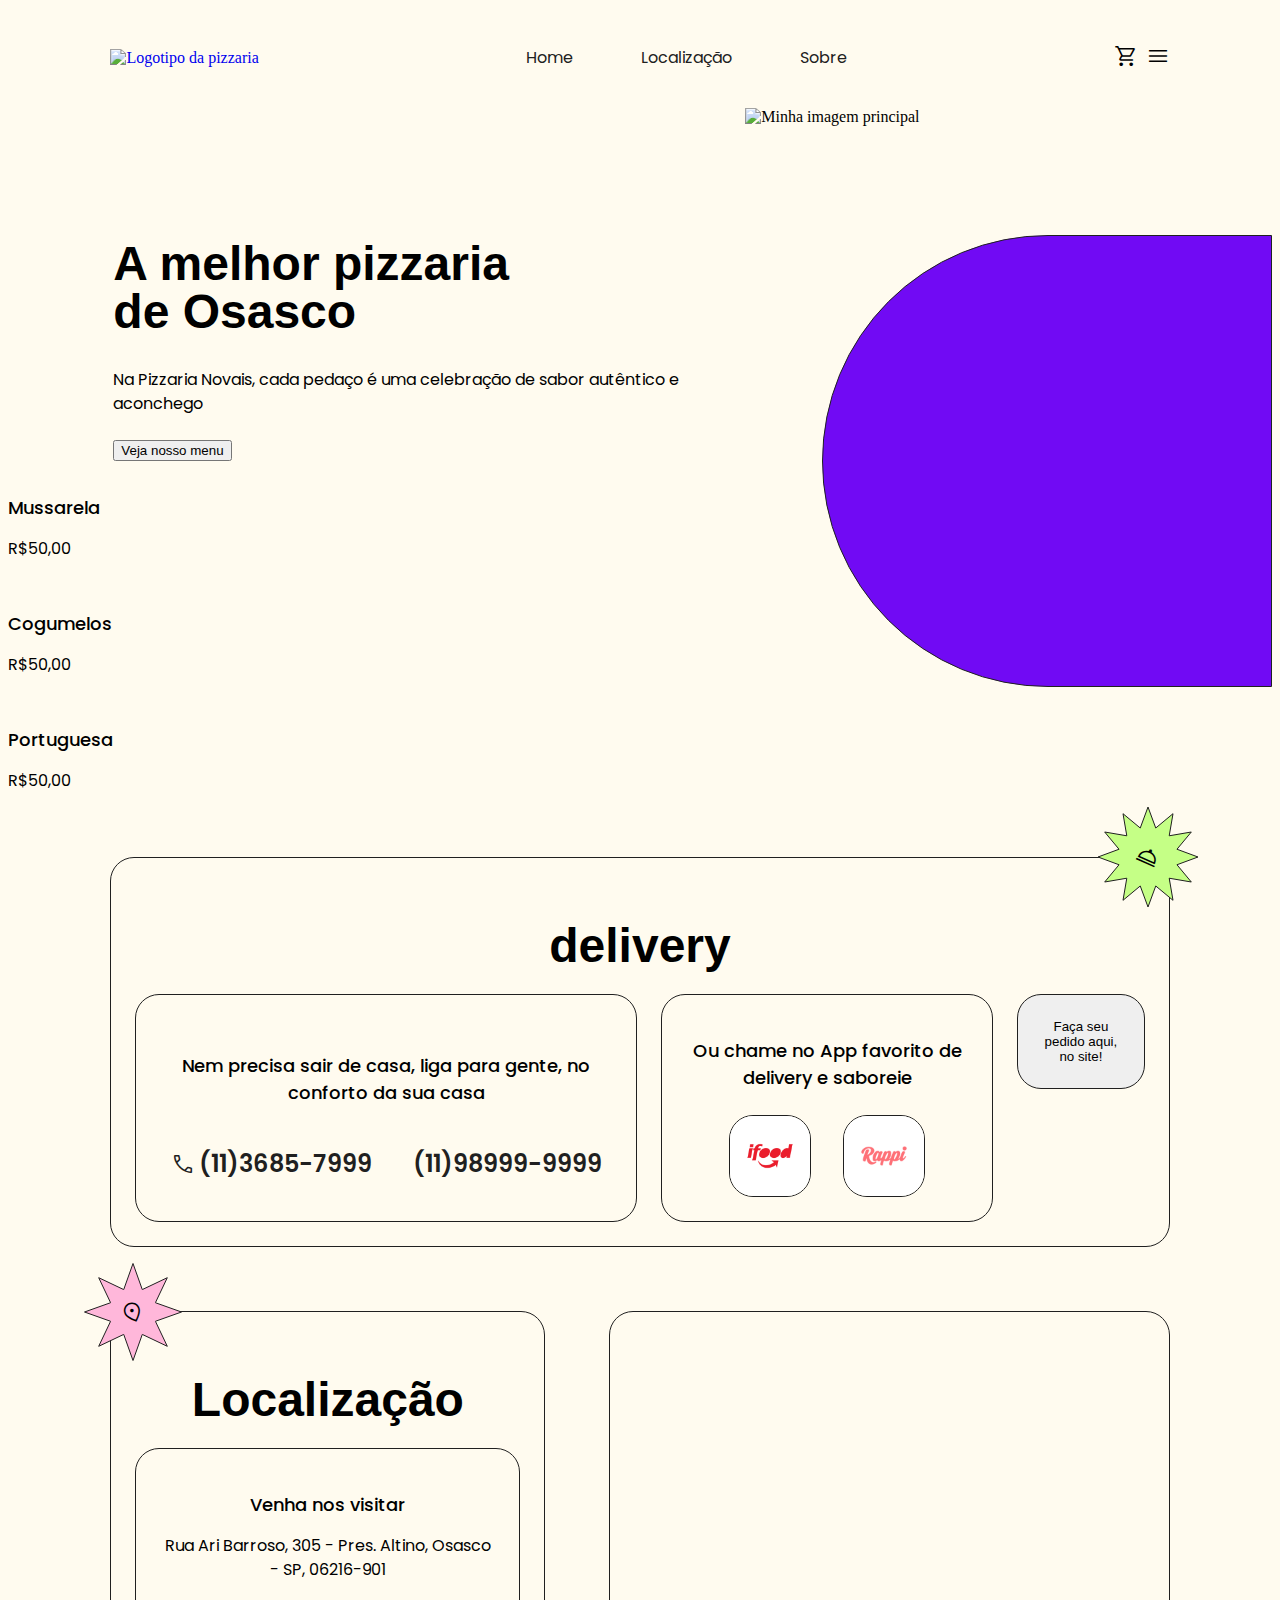
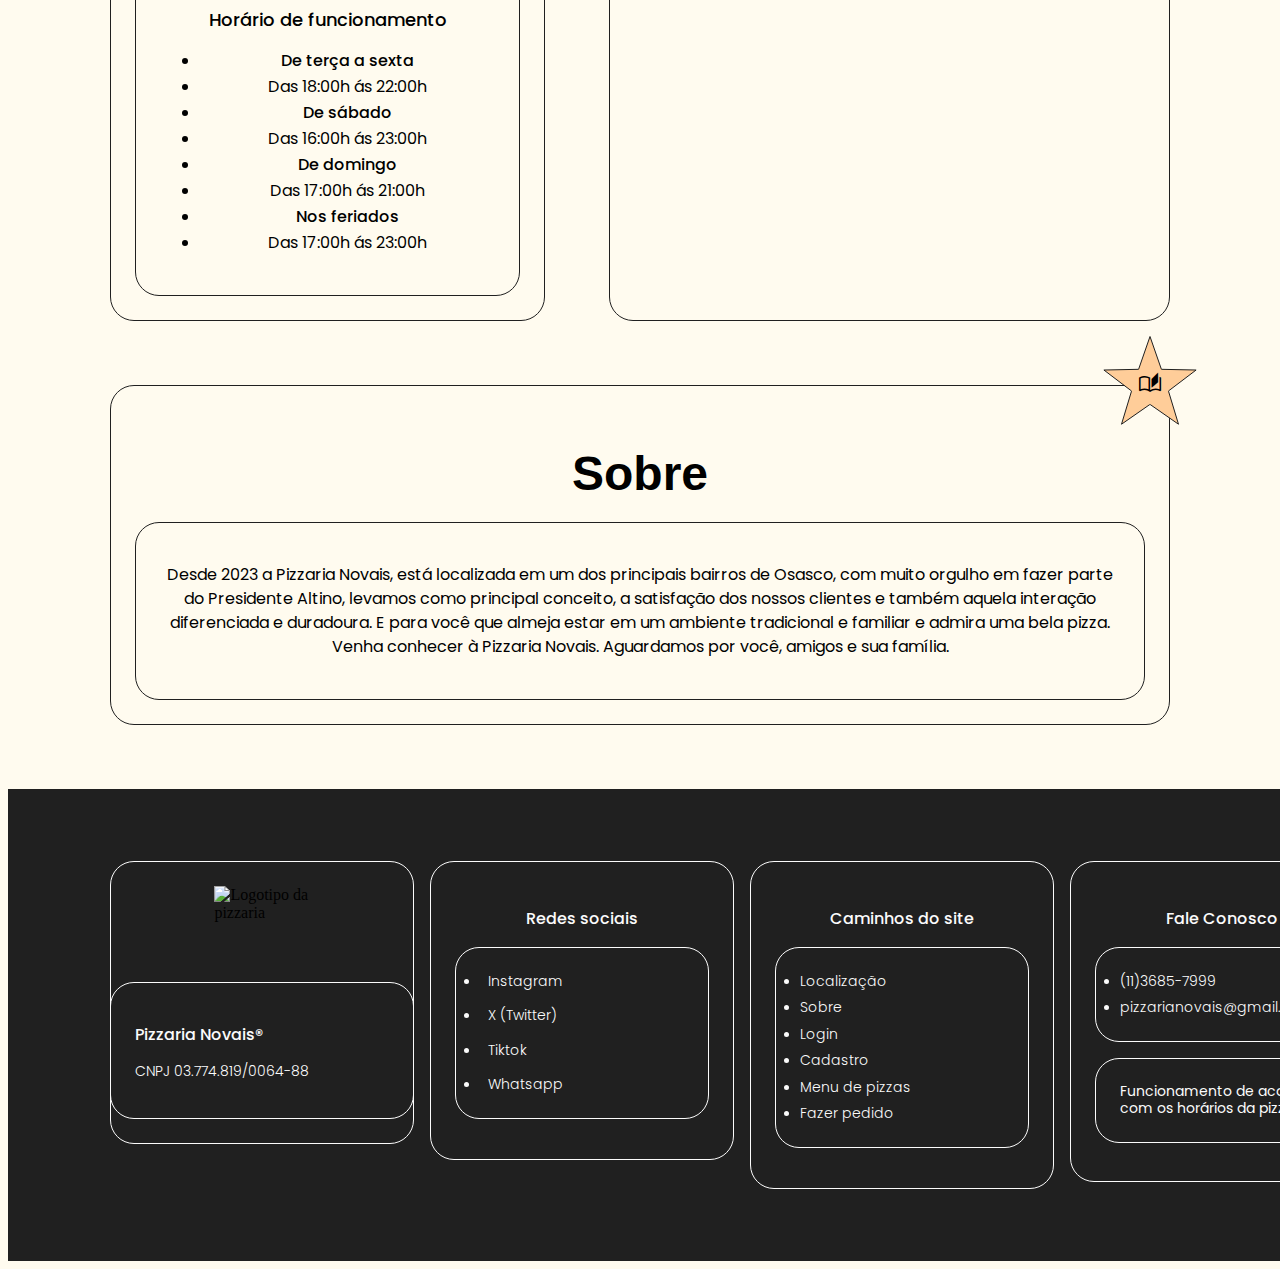
==== commit f6ada017: "modificações nav, login" ====
--- a/index.html
+++ b/index.html
@@ -35,12 +35,26 @@
                         <span class="material-symbols-outlined">close</span>
                     </div>
                     <div class="caminhos">
-                        <a class="titulo_principal link_menu" href="./index.html">Home</a>
-                        <a class="titulo_principal link_menu" href="./login.html">Login</a>
-                        <a class="titulo_principal link_menu" href="./login.html">Cadastro</a>
-                        <a class="titulo_principal link_menu" href="">Menu de pizzas</a>
-                        <a class="titulo_principal link_menu" href="">Fazer pedido</a>
-                        <a class="titulo_principal link_menu" href="">Oferta do dia</a>
+                        <ul class="list_link_menu">
+                            <li class="link_menu">
+                                <a class="text-link link_menu" href="./index.html">Home<span class="material-symbols-outlined">home</span></a>
+                            </li>
+                            <li class="link_menu">
+                                <a class="text-link link_menu" href="./login.html">Login<span class="material-symbols-outlined">login</span></a>
+                            </li>
+                            <li class="link_menu">
+                                <a class="text-link link_menu" href="./login.html">Cadastro<span class="material-symbols-outlined">bolt</span></a>
+                            </li>
+                            <li class="link_menu">
+                                <a class="text-link link_menu" href="">Menu de pizzas<span class="material-symbols-outlined">local_pizza</span></a>
+                            </li>
+                            <li class="link_menu">
+                                <a class="text-link link_menu" href="">Fazer pedido<span class="material-symbols-outlined">shopping_cart_checkout</span></a>
+                            </li>
+                            <li class="link_menu">
+                                <a class="text-link link_menu" href="">Oferta do dia<span class="material-symbols-outlined">star</span></a>
+                            </li>
+                        </ul>
                     </div>
                 </div>
             </div>
@@ -95,8 +109,8 @@
                     <div class="borda-p apps_delivery">
                         <h3 class="text-lg">Ou chame no App favorito de delivery e saboreie</h3>
                         <div class="logo_delivery">
-                            <img src="imagens/image 9.png" alt="">
-                            <img src="imagens/image 10.png" alt="">
+                            <img src="imagens/Logo_ifood.png" alt="">
+                            <img src="imagens/Logo_rappi.png" alt="">
                         </div>
                     </div>
                     <a href="" style="padding: 0;"><button class="borda-p btn_pedido">Faça seu pedido aqui, no site!</button></a>
--- a/css/main.css
+++ b/css/main.css
@@ -15,4 +15,4 @@
 @import url('layout/_border.css');
 @import url('layout/_login.css');
 @import url('module/_input.css');
-@import url('module/_forms.css');+@import url('layout/_forms.css');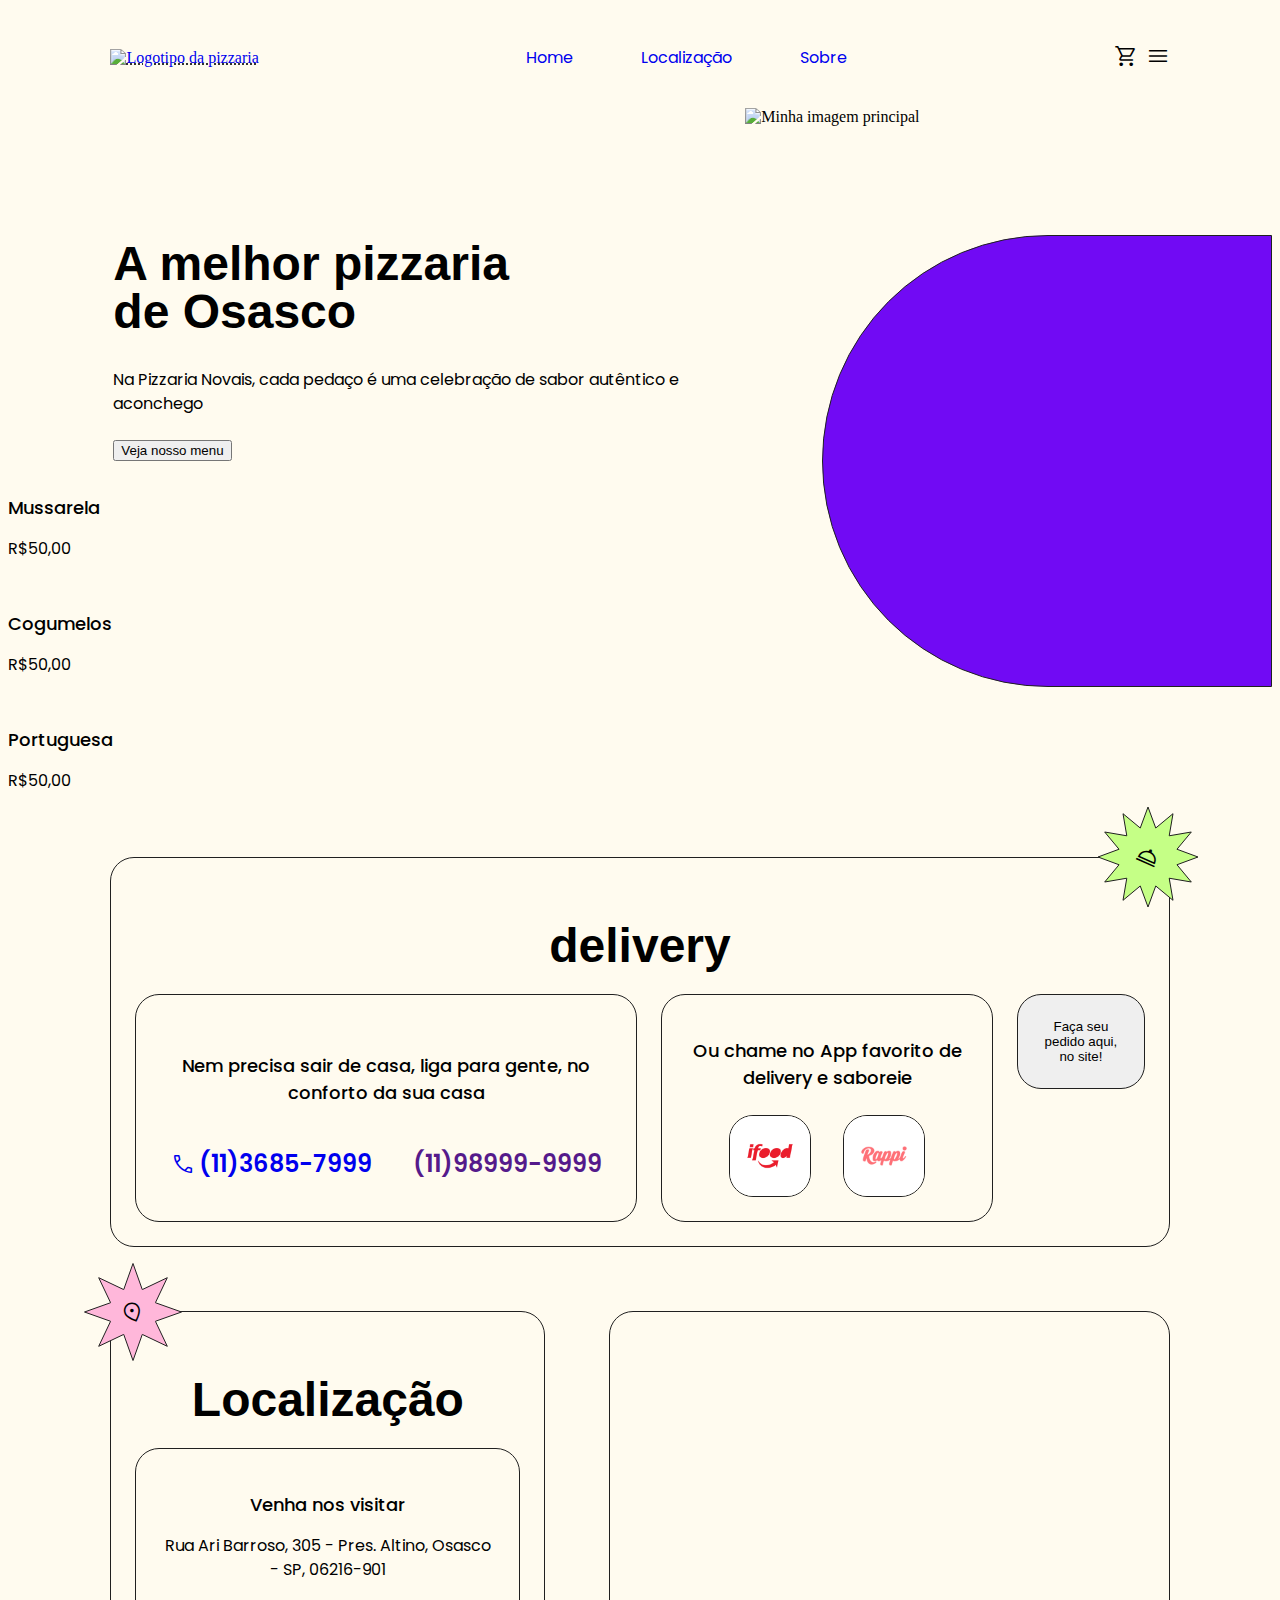
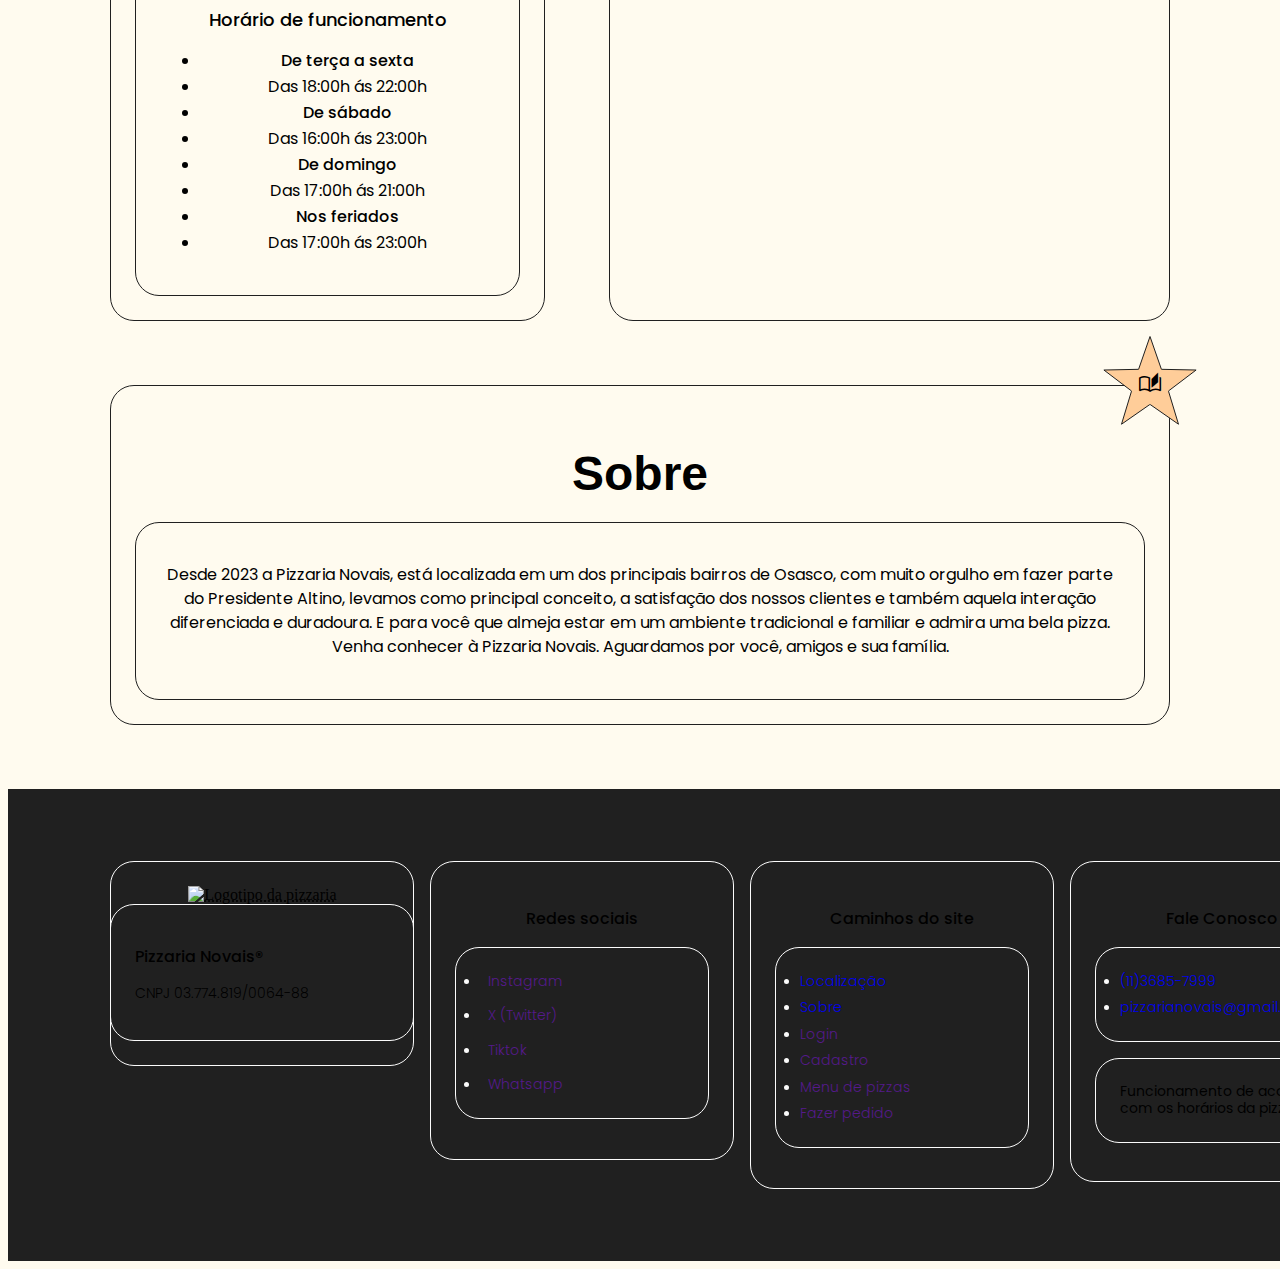
==== commit 49cbf764: "atu" ====
--- a/index.html
+++ b/index.html
@@ -15,7 +15,7 @@
 <body>
     <header>
         <nav>
-            <a href="index.html"><img class="logotipo" src="imagens/Logotipo pizzaria Novais.png" alt="Logotipo da pizzaria"></a>
+            <abbr title="Pizzaria Novais Logo "><a href="index.html"><img class="logotipo" src="imagens/Logotipo pizzaria Novais.png" alt="Logotipo da pizzaria"></a></abbr>
             <ul class="lista_menu menu">
                 <li><a href="#" class="text-base text-preto">Home</a></li>
                 <li><a href="#localizacao" class="text-base text-preto">Localização</a></li>
@@ -35,6 +35,7 @@
                         <span class="material-symbols-outlined">close</span>
                     </div>
                     <div class="caminhos">
+<<<<<<< Updated upstream
                         <ul class="list_link_menu">
                             <li class="link_menu">
                                 <a class="text-link link_menu" href="./index.html">Home<span class="material-symbols-outlined">home</span></a>
@@ -55,6 +56,14 @@
                                 <a class="text-link link_menu" href="">Oferta do dia<span class="material-symbols-outlined">star</span></a>
                             </li>
                         </ul>
+=======
+                        <a class="text-menu link_menu" href="./index.html">Home</a>
+                        <a class="text-menu link_menu" href="./login.html">Login</a>
+                        <a class="text-menu link_menu" href="./login.html">Cadastro</a>
+                        <a class="text-menu link_menu" href="">Menu de pizzas</a>
+                        <a class="text-menu link_menu" href="">Fazer pedido</a>
+                        <a class="text-menu link_menu" href="">Oferta do dia</a>
+>>>>>>> Stashed changes
                     </div>
                 </div>
             </div>
@@ -167,7 +176,7 @@
     <footer>
         <section class="container_footer">
             <article class="empresa borda-b">
-                <img class="logotipo" src="imagens/Logotipo pizzaria Novais.png" alt="Logotipo da pizzaria">
+                <abbr title="Pizzaria Novais Logo"><img class="logotipo" src="imagens/Logotipo pizzaria Novais.png" alt="Logotipo da pizzaria"></abbr>
                 <div class="borda-b">
                     <p class="text-base-strong text-branco">Pizzaria Novais®</p>
                     <p class="text-sm text-branco">CNPJ 03.774.819/0064-88</p>
--- a/css/main.css
+++ b/css/main.css
@@ -15,4 +15,8 @@
 @import url('layout/_border.css');
 @import url('layout/_login.css');
 @import url('module/_input.css');
-@import url('layout/_forms.css');+<<<<<<< Updated upstream
+@import url('layout/_forms.css');
+=======
+@import url('layout/_formulario_login.css');
+>>>>>>> Stashed changes
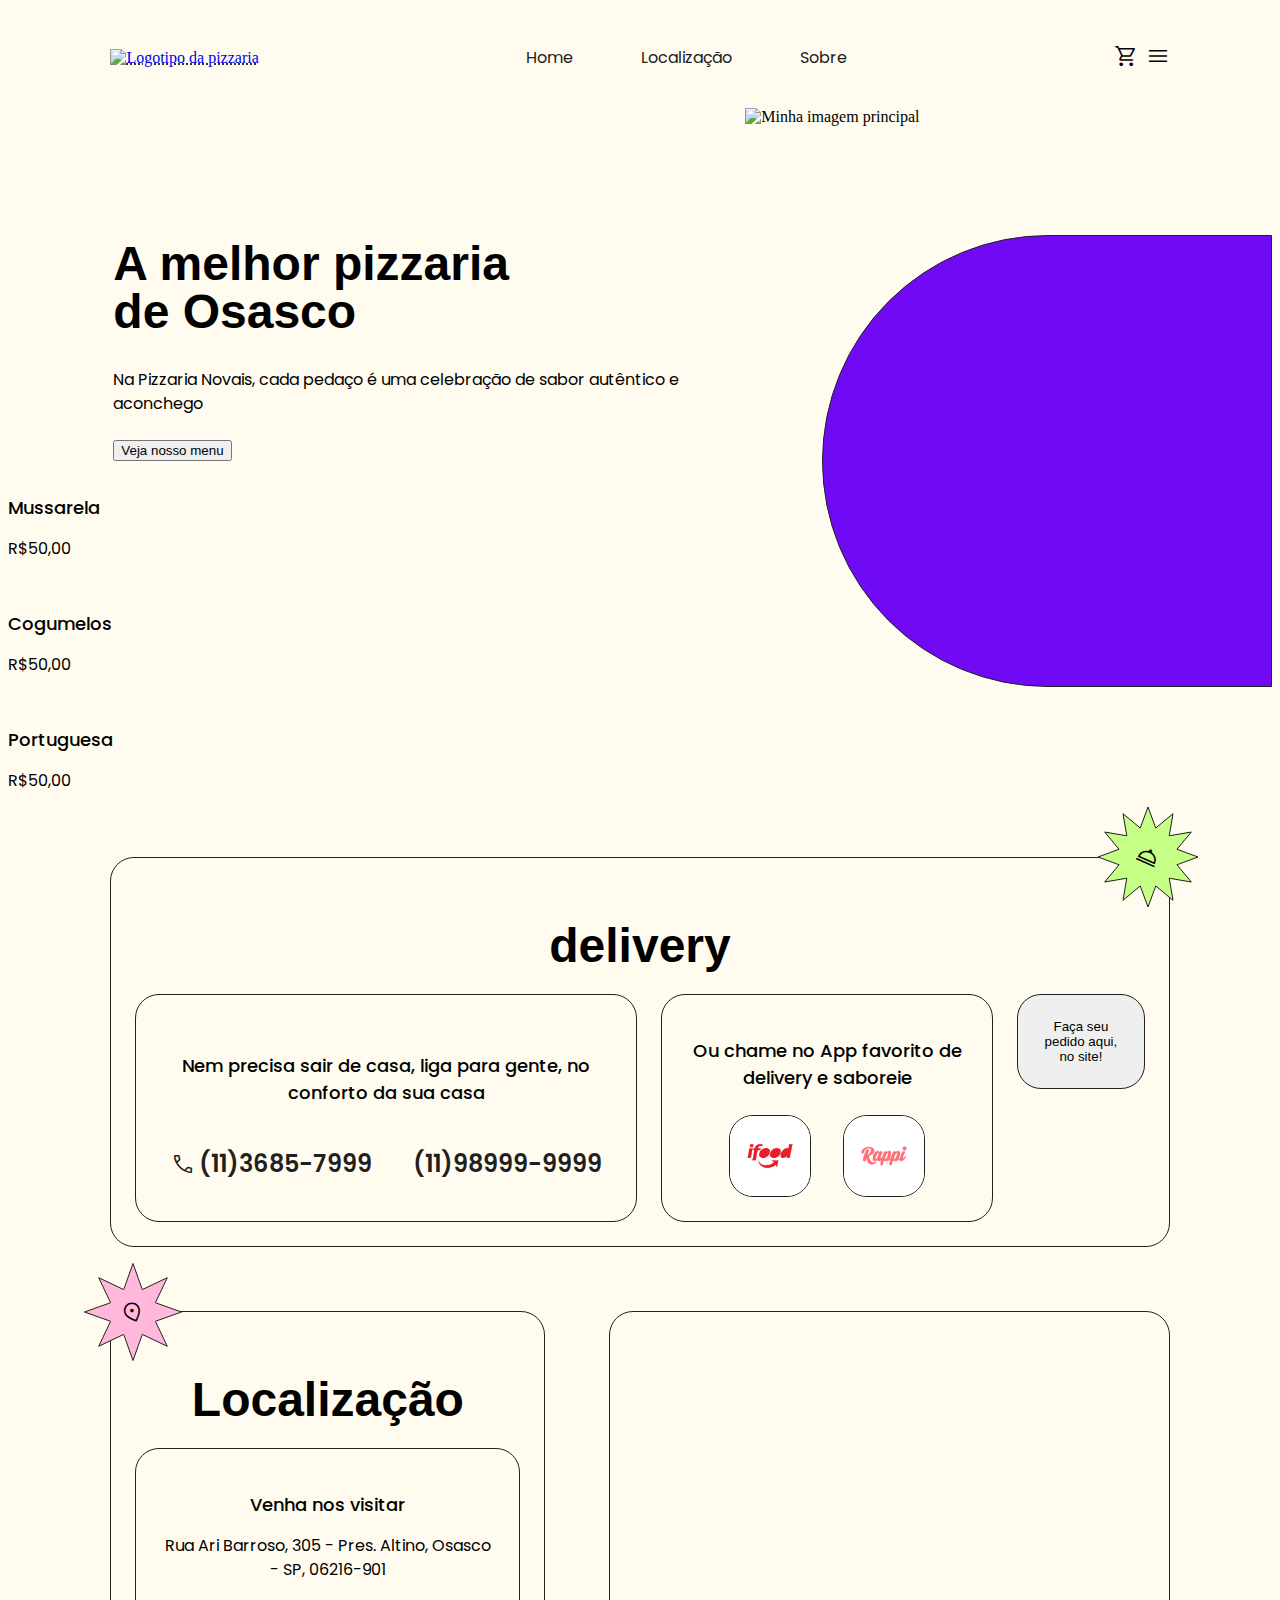
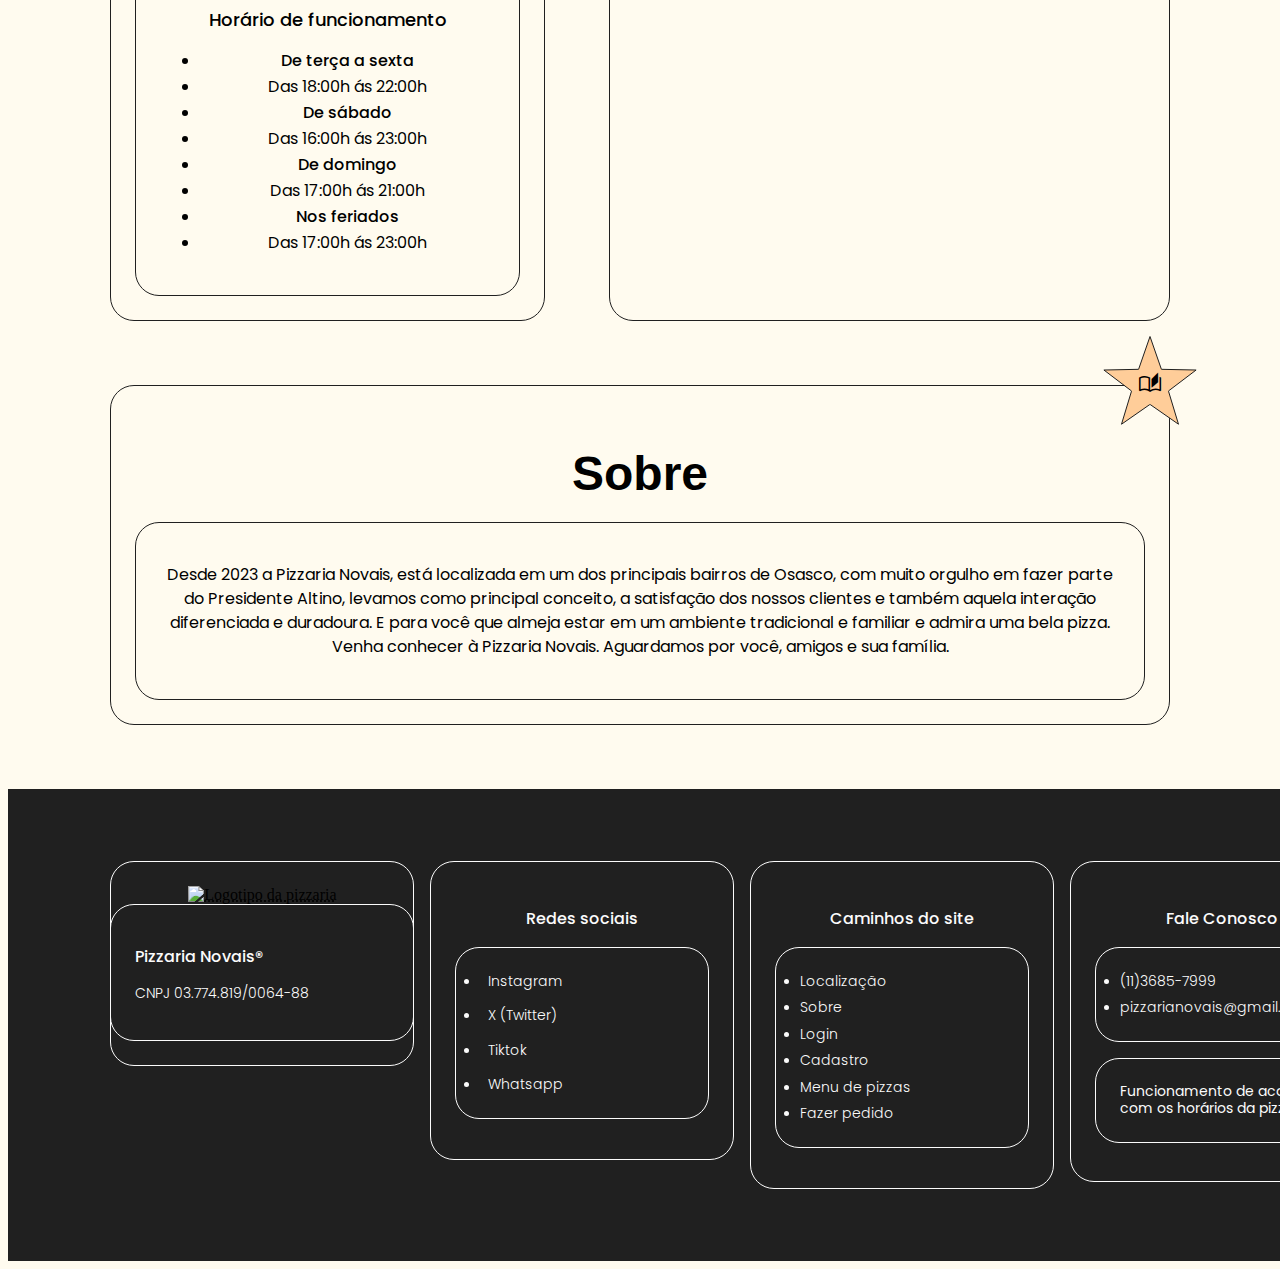
==== commit e542d038: "atu" ====
--- a/index.html
+++ b/index.html
@@ -35,7 +35,6 @@
                         <span class="material-symbols-outlined">close</span>
                     </div>
                     <div class="caminhos">
-<<<<<<< Updated upstream
                         <ul class="list_link_menu">
                             <li class="link_menu">
                                 <a class="text-link link_menu" href="./index.html">Home<span class="material-symbols-outlined">home</span></a>
@@ -56,14 +55,6 @@
                                 <a class="text-link link_menu" href="">Oferta do dia<span class="material-symbols-outlined">star</span></a>
                             </li>
                         </ul>
-=======
-                        <a class="text-menu link_menu" href="./index.html">Home</a>
-                        <a class="text-menu link_menu" href="./login.html">Login</a>
-                        <a class="text-menu link_menu" href="./login.html">Cadastro</a>
-                        <a class="text-menu link_menu" href="">Menu de pizzas</a>
-                        <a class="text-menu link_menu" href="">Fazer pedido</a>
-                        <a class="text-menu link_menu" href="">Oferta do dia</a>
->>>>>>> Stashed changes
                     </div>
                 </div>
             </div>
--- a/css/main.css
+++ b/css/main.css
@@ -15,8 +15,4 @@
 @import url('layout/_border.css');
 @import url('layout/_login.css');
 @import url('module/_input.css');
-<<<<<<< Updated upstream
 @import url('layout/_forms.css');
-=======
-@import url('layout/_formulario_login.css');
->>>>>>> Stashed changes
